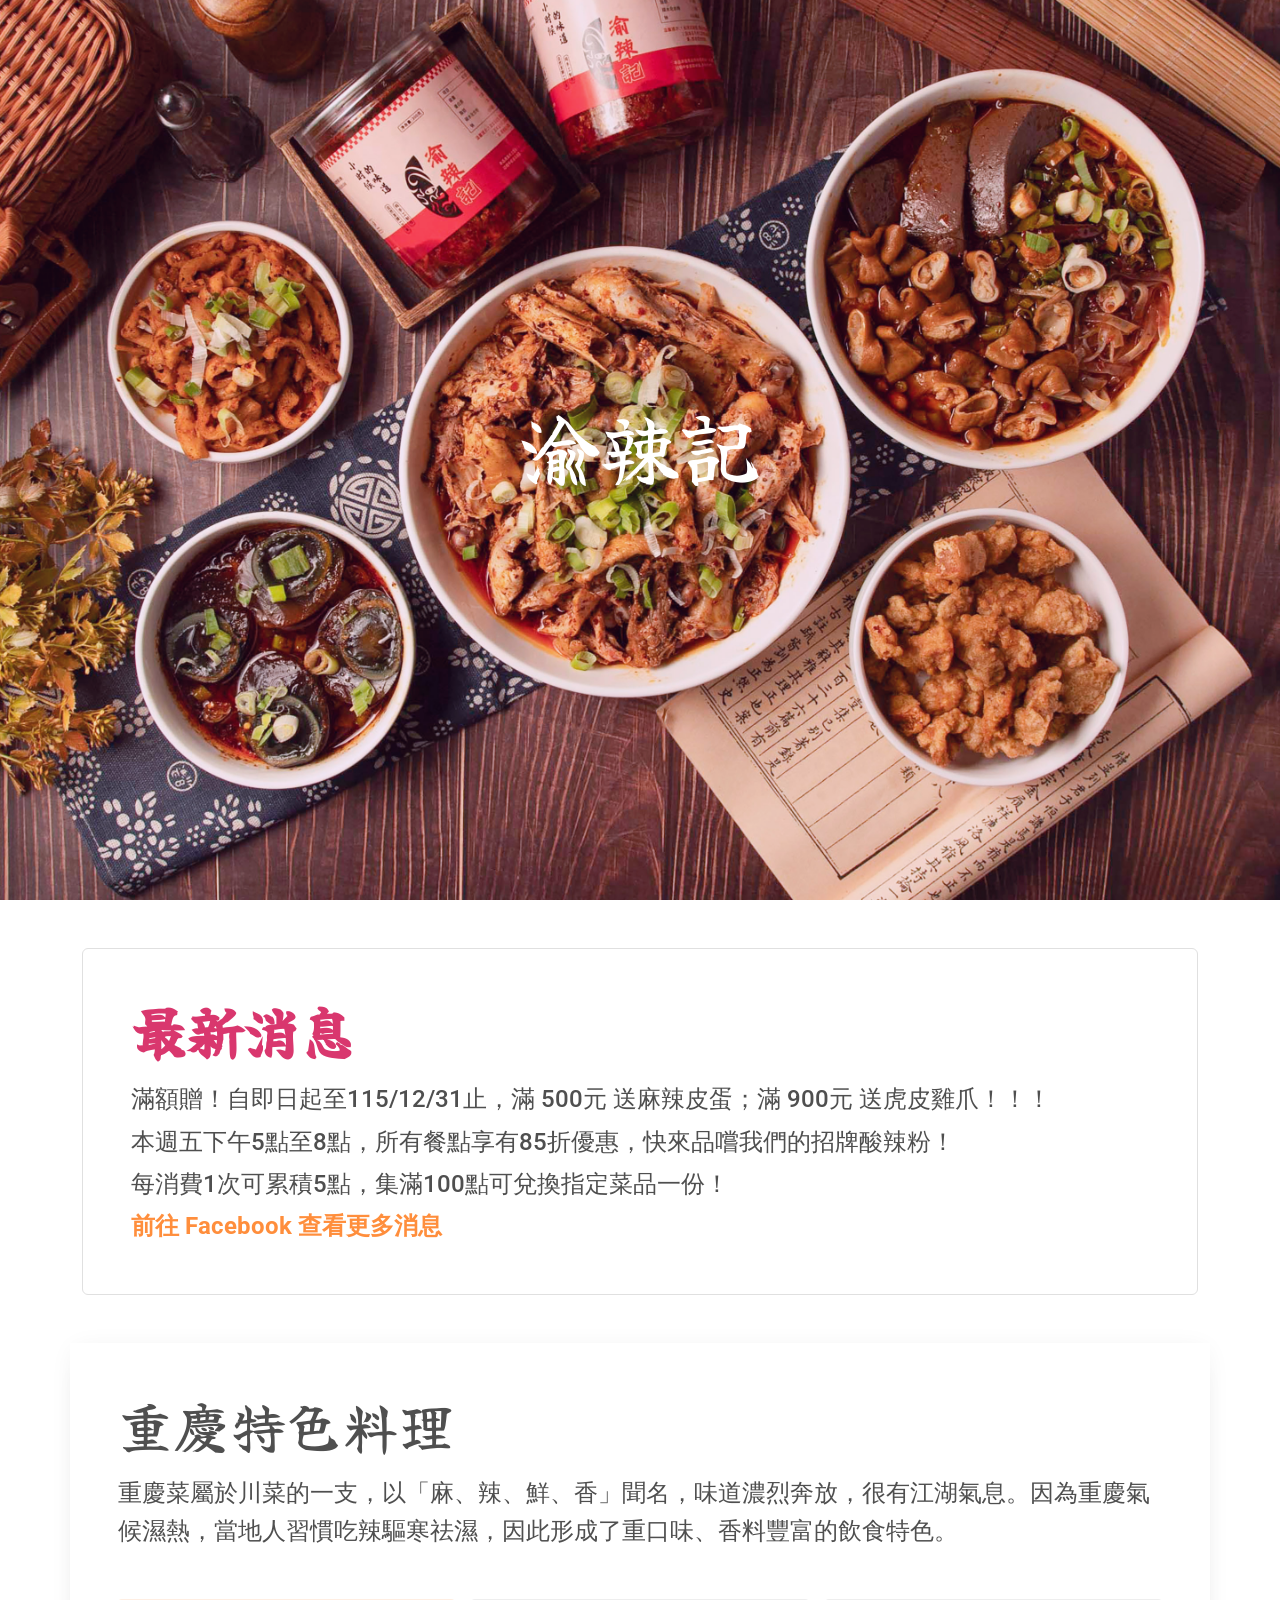
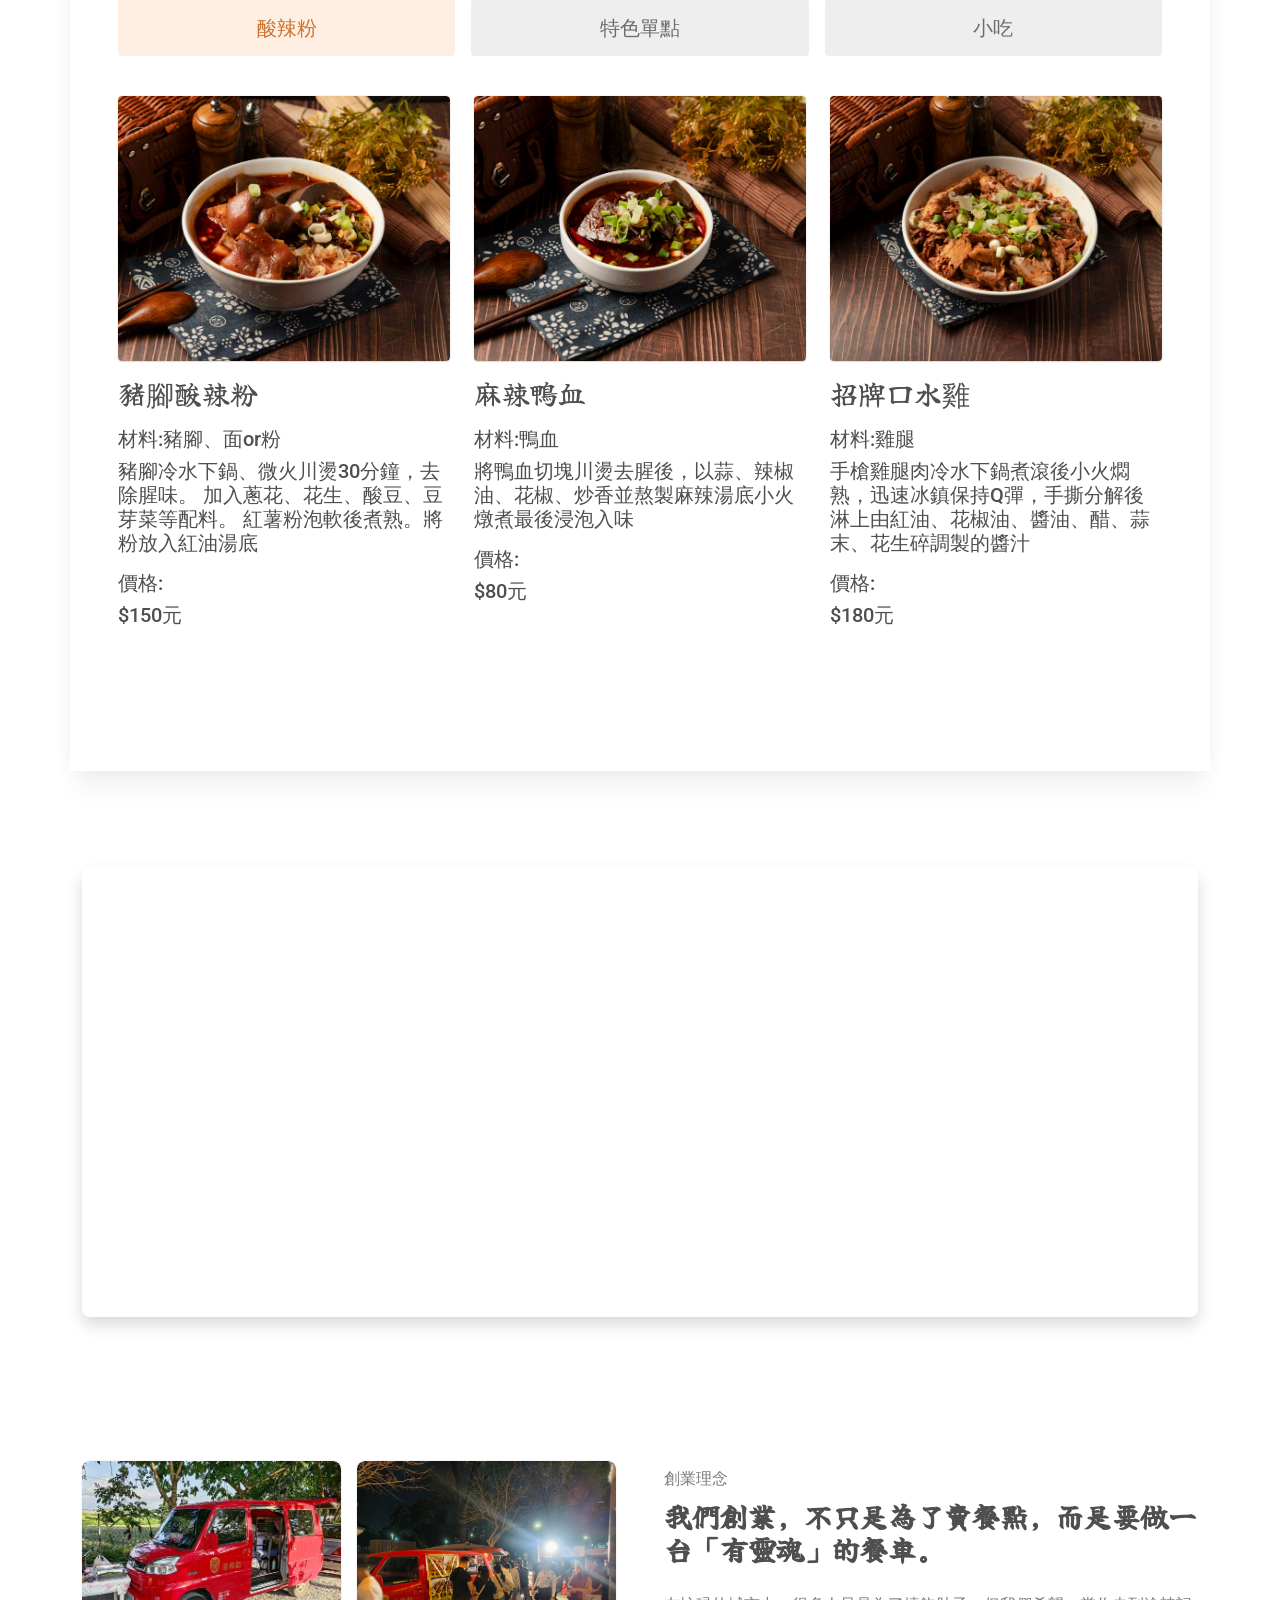
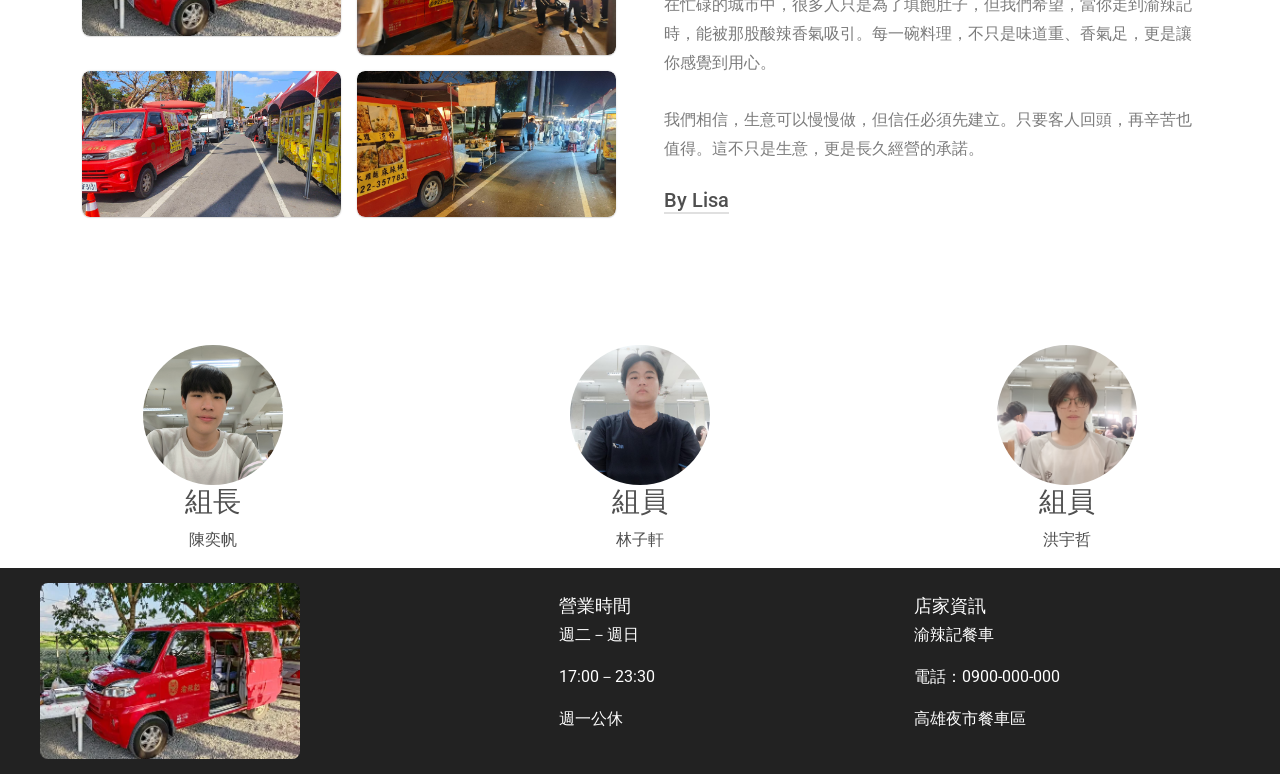
==== index.html @ 5c30581e "update index.html" ====
<!DOCTYPE html>
<html lang="en">
  <head>
    <meta charset="UTF-8" />
    <meta name="viewport" content="width=device-width, initial-scale=1, shrink-to-fit=no" />
    <meta http-equiv="x-ua-compatible" content="ie=edge" />
    <title>Material Design for Bootstrap</title>
    <!-- MDB icon -->
    <link rel="icon" href="img/mdb-favicon.ico" type="image/x-icon" />
    <!-- Font Awesome -->
    <link
      rel="stylesheet"
      href="https://cdnjs.cloudflare.com/ajax/libs/font-awesome/6.0.0/css/all.min.css"
    />
    <!-- Google Fonts Roboto -->
    <link
      rel="stylesheet"
      href="https://fonts.googleapis.com/css2?family=Roboto:wght@300;400;500;700&display=swap"
    />
    <!-- MDB ESSENTIAL -->
     <link rel="stylesheet" href="src/mdb/scss/mdb.pro.css" />

    <!-- MDB PLUGINS -->
    <link rel="stylesheet" href="plugins/css/all.min.css" />


    <link rel="stylesheet" href="./css/style.css" />
    <!-- Custom styles -->
    <style>

        @import url('https://fonts.googleapis.com/css2?family=Gravitas+One&family=Yuji+Boku&display=swap');
        h2{
                font-family: "Yuji Boku", serif;
            }










    </style>

  </head>

  <body>






    <!-- Navbar -->

    <!-- Navbar -->












    <!-- 首頁 -->


    <!--Section: Design Block-->
    <section>

    <style>
        @media (min-width: 550px) and (max-width: 650px) {
        #intro {
            height: 400px !important;
        }
        }

        @media (min-width: 800px) and (max-width: 850px) {
        #intro {
            height: 410px !important;
        }
        }
    </style>

    <!-- Intro -->
    <div id="intro" class="text-center bg-image"
        style="background-image: url('./img/重慶酸辣粉丨綜合.jpg'); height: 100vh;">
        <div class="mask" style="background-color: rgba(156,39,176,.1);">
        <div class="d-flex justify-content-center align-items-center h-100 mt-4">
            <div class="text-white">

            <h2 class="display-1 font-weight-bold mb-1" style="color:rgb(255, 255, 255);">渝辣記</h2>

            <h4 class="font-weight-light mb-4"></h4>
            <p class="lead font-weight-light mb-4 pb-2"></p>

            </div>
        </div>
        </div>
    </div>
    <!-- Intro -->

    </section>
    <!--Section: Design Block-->



<!-- 首頁 -->
















    <!-- blog -->


    <div class="container my-5">

    <div class="card shadow-0 border rounded-4 p-5">

        <h2 class="display-4 fw-bold mb-3" style="color:#d9376e;">最新消息</h2>

        <p class="h4 lh-base mb-1"> 滿額贈！自即日起至115/12/31止，滿 500元 送麻辣皮蛋；滿 900元 送虎皮雞爪！！！</p>
        <p class="h4 lh-base mb-1">本週五下午5點至8點，所有餐點享有85折優惠，快來品嚐我們的招牌酸辣粉！</p>
        <p class="h4 lh-base mb-1">每消費1次可累積5點，集滿100點可兌換指定菜品一份！</p>






        <a href="https://www.facebook.com/" target="_blank" class="text-primary fw-bold" style="font-size: 24px;">
            前往 Facebook 查看更多消息
        </a>

    </div>

</div>



    <!-- blog -->




















    <!-- blog2 -->

    <!-- Container for demo purpose -->
    <div class="container my-5 p-5 shadow-5">

    <!--Section: Design Block-->
    <section>

        <h2 class="display-4 font-weight-bold mb-3">重慶特色料理</h2>
        <p class="h4 lh-base mb-5">重慶菜屬於川菜的一支，以「麻、辣、鮮、香」聞名，味道濃烈奔放，很有江湖氣息。因為重慶氣候濕熱，當地人習慣吃辣驅寒祛濕，因此形成了重口味、香料豐富的飲食特色。</p>



        <div class="row">
            <div class="col-12">

                <!-- Pills navs -->
                <ul class="nav nav-pills nav-justified mb-3 mx-n2 mt-n2" id="issuesTabs" role="tablist">
                <li class="nav-item" role="presentation">
                    <a class="nav-link active" id="construction-tab" data-mdb-pill-init href="#construction" role="tab" aria-controls="construction" aria-selected="true">
                        <span class="h5">酸辣粉</span>
                    </a>

                </li>
                <li class="nav-item" role="presentation">
                    <a class="nav-link" id="painting-tab" data-mdb-pill-init href="#painting" role="tab" aria-controls="painting" aria-selected="false">
                        <span class="h5">特色單點</span>
                    </a>
                </li>
                <li class="nav-item" role="presentation">
                    <a class="nav-link" id="architecture-tab" data-mdb-pill-init href="#architecture" role="tab"
                    aria-controls="architecture" aria-selected="false"><span class="h5">小吃</span></a>
                </li>
                </ul>
                <!-- Pills navs -->

                <!-- Pills content -->
                <div class="tab-content pt-3" id="servicesContent">


                    <div class="tab-pane fade show active" id="construction" role="tabpanel" aria-labelledby="construction-tab">

                        <div class="row">

                            <div class="col-lg-4 col-md-6 mb-5">
                                <div class="bg-image hover-zoom shadow-1-strong rounded">
                                    <a href="豬腳酸辣粉.html">
                                        <div class="bg-image hover-zoom shadow-1-strong rounded">
                                            <img src="./img/重慶酸辣粉丨豬腳麻辣拌.jpg" class="img-fluid">
                                        </div>
                                    </a>
                                </div>
                                <h2 class="h3 my-3">豬腳酸辣粉</h2>
                                <p class="h5 mb-2">材料:豬腳、面or粉</p>
                                <p class="h5 mb-3">豬腳冷水下鍋、微火川燙30分鐘，去除腥味。
                                     加入蔥花、花生、酸豆、豆芽菜等配料。
                                     紅薯粉泡軟後煮熟。將粉放入紅油湯底</p>
                                <p class="h5 mb-2">價格:</p>
                                <p class="h5 mb-5">$150元</p>
                            </div>


                            <div class="col-lg-4 col-md-6 mb-5">
                                <div class="bg-image hover-zoom shadow-1-strong rounded">
                                <img src="./img/重慶酸辣粉丨麻辣鴨血(A).jpg"
                                    class="img-fluid">
                                </div>
                                <h2 class="h3 my-3">麻辣鴨血</h2>
                                <p class="h5 mb-2">材料:鴨血</p>
                                <p class="h5 mb-3">將鴨血切塊川燙去腥後，以蒜、辣椒油、花椒、炒香並熬製麻辣湯底小火燉煮最後浸泡入味</p>
                                <p class="h5 mb-2">價格:</p>
                                <p class="h5 mb-5">$80元</p>
                            </div>


                            <div class="col-lg-4 col-md-12 mb-5">
                                <div class="bg-image hover-zoom shadow-1-strong rounded">
                                <img src="./img/重慶酸辣粉丨招牌口水雞.jpg"
                                    class="img-fluid">
                                </div>
                                 <h2 class="h3 my-3">招牌口水雞</h2>
                                <p class="h5 mb-2">材料:雞腿</p>
                                <p class="h5 mb-3">手槍雞腿肉冷水下鍋煮滾後小火燜熟，迅速冰鎮保持Q彈，手撕分解後淋上由紅油、花椒油、醬油、醋、蒜末、花生碎調製的醬汁</p>
                                <p class="h5 mb-2">價格:</p>
                                <p class="h5 mb-5">$180元</p>
                            </div>
                        </div>

                    </div>


                    <div class="tab-pane fade" id="painting" role="tabpanel" aria-labelledby="painting-tab">

                        <div class="row">
                            <div class="col-lg-4 col-md-12 mb-5">
                            <div class="bg-image hover-zoom shadow-1-strong rounded">
                            <img src="./img/IMG_靈魂之汁.JPG"
                                class="img-fluid">
                            </div>
                             <h2 class="h3 my-3">手工辣醬</h2>
                                <p class="h5 mb-2">材料:</p>
                                <p class="h5 mb-3">使用 乾辣椒、花椒先低溫烘乾去濕，散發焦香後再剁碎 分次倒入熱油：一潑高溫發香、二潑中溫亮紅、三潑低溫潤辣</p>
                                <p class="h5 mb-2">價格:</p>
                                <p class="h5 mb-5">$150元</p>
                        </div>
                        <div class="col-lg-4 col-md-6 mb-5">
                            <div class="bg-image hover-zoom shadow-1-strong rounded">
                            <img src="./img/辣粉.JPG"
                                class="img-fluid">
                            </div>
                             <h2 class="h3 my-3">干碟子</h2>
                                <p class="h5 mb-2">材料:</p>
                                <p class="h5 mb-3">將新鮮辣椒清洗、去蒂並切半 , 烘乾至輕易折斷的脆狀,最後打磨成粉,並加入辛香料</p>
                                <p class="h5 mb-2">價格:</p>
                                <p class="h5 mb-5">$100元</p>
                        </div>
                        <div class="col-lg-4 col-md-12 mb-5">
                            <div class="bg-image hover-zoom shadow-1-strong rounded">
                            <img src="./img/麻辣皮但.jpg"
                                class="img-fluid">
                            </div>
                            <h2 class="h3 my-3">麻辣皮蛋</h2>
                                <p class="h5 mb-2">材料:皮蛋</p>
                                <p class="h5 mb-3">皮蛋切塊，拌入由醬油、醋、糖、蒜泥、花椒油、辣椒油（或辣粉）與香菜組成的醬汁
</p>
                                <p class="h5 mb-2">價格:</p>
                                <p class="h5 mb-5">$80元</p>
                        </div>

                        </div>


                    </div>


                    <div class="tab-pane fade" id="architecture" role="tabpanel" aria-labelledby="architecture-tab">

                        <div class="row">
                        <div class="col-lg-4 col-md-12 mb-5">
                            <div class="bg-image hover-zoom shadow-1-strong rounded">
                            <img src="./img/小酥肉.JPG"
                                class="img-fluid">
                            </div>
                             <h2 class="h3 my-3">小酥肉</h2>
                                <p class="h5 mb-2">材料:豬肉條</p>
                                <p class="h5 mb-3">豬里脊切條，用醬油、料酒、花椒粉、鹽、糖醃製。調製蛋液麵糊，將肉裹上麵糊，以中火炸至金黃定型，再以高油溫快速複炸，擁有酥脆口感。 </p>
                                <p class="h5 mb-2">價格:</p>
                                <p class="h5 mb-5">$260元</p>
                        </div>
                        <div class="col-lg-4 col-md-6 mb-5">
                            <div class="bg-image hover-zoom shadow-1-strong rounded">
                            <img src="./img/IMG_3592.JPG"
                                class="img-fluid">
                            </div>
                             <h2 class="h3 my-3">虎皮雞爪</h2>
                                <p class="h5 mb-2">材料:雞爪</p>
                                <p class="h5 mb-3">鳳爪洗淨去指甲，汆燙後瀝乾抹上老抽上色，以適當油溫炸至金黃起泡，再泡冰水 1-2 小時，最後搭配蒜蓉、豆豉、蠔油等調味醬汁蒸煮即可。</p>
                                <p class="h5 mb-2">價格:</p>
                                <p class="h5 mb-5">$150元</p>
                        </div>

                        <div class="col-lg-4 col-md-12 mb-5">
                            <div class="bg-image hover-zoom shadow-1-strong rounded">
                            <img src="./img/IMG_3561.JPG"
                                class="img-fluid">
                            </div>
                             <h2 class="h3 my-3">香腸</h2>
                                <p class="h5 mb-2">材料:香腸(台灣豬)</p>
                                <p class="h5 mb-3">3肥7瘦」的豬肉配比、加入適量的高粱酒與辣椒（粉/末）增香，拌勻後冷藏醃漬入味，再灌入腸衣。將灌好的香腸於陰涼通風處晾乾，使腸衣摸起來乾燥。</p>
                                <p class="h5 mb-2">價格:</p>
                                <p class="h5 mb-5">$150元</p>
                        </div>


                        </div>

                    </div>


                </div>
                <!-- Pills content -->

            </div>
        </div>

    </section>
    <!--Section: Design Block-->

    </div>
    <!-- Container for demo purpose -->








    <!-- blog2 -->
















    <!-- 問卷 -->














    <!-- 問卷 -->





















    <!-- 定位 -->


<div class="container my-5 py-5">

<section class="mb-5">

<style>
.map-container-2{
    height:450px;
}

.map-container-2 iframe{
    width:100%;
    height:100%;
    border:0;
}

.rounded-t-5{
    border-radius:10px;
}
</style>

<div class="card shadow">

    <div class="row g-0">

        <div class="col-lg-12">

            <div class="map-container-2">

                <iframe
                src="https://maps.google.com/maps?q=manhattan&t=&z=13&ie=UTF8&iwloc=&output=embed"
                class="rounded-t-5" allowfullscreen  loading="lazy">
                </iframe>

            </div>

        </div>
    </div>
</div>

</section>
</div>


    <!-- 定位 -->






















    <!-- blog3 -->

<!-- Container for demo purpose -->
<div class="container my-5">

    <!--Section: Design Block-->
   <section class="mb-10">
    <div class="row gx-md-5 align-items-center">
        <div class="col-lg-6 mb-4 mb-lg-0">
            <div class="row g-3"> <div class="col-6">
                    <div class="bg-image hover-overlay hover-zoom rounded-5 shadow-1-strong">
                        <img class="img-fluid rounded-5" src="./img/渝辣記車車.webp" alt="渝辣記餐車" />
                        <a href="#!"><div class="mask" style="background-color: rgba(255, 255, 255, 0.1)"></div></a>
                    </div>
                </div>
                <div class="col-6">
                    <div class="bg-image hover-overlay hover-zoom rounded-5 shadow-1-strong">
                        <img class="img-fluid rounded-5" src="./img/渝辣記車車排隊.jpg" alt="美味餐點" />
                        <a href="#!"><div class="mask" style="background-color: rgba(255, 255, 255, 0.1)"></div></a>
                    </div>
                </div>
                <div class="col-6">
                    <div class="bg-image hover-overlay hover-zoom rounded-5 shadow-1-strong">
                        <img class="img-fluid rounded-5" src="./img/渝辣記車車早上.jpg" alt="酸辣香氣" />
                        <a href="#!"><div class="mask" style="background-color: rgba(255, 255, 255, 0.1)"></div></a>
                    </div>
                </div>
                <div class="col-6">
                    <div class="bg-image hover-overlay hover-zoom rounded-5 shadow-1-strong">
                        <img class="img-fluid rounded-5" src="./img/渝辣記車車晚上.jpg" alt="用心料理" />
                        <a href="#!"><div class="mask" style="background-color: rgba(255, 255, 255, 0.1)"></div></a>
                    </div>
                </div>
            </div>
        </div>

        <div class="col-lg-6">
            <div>
                <p class="mb-2"><span class="me-5 text-muted">創業理念</span></p>
                <h2 class="h3 mb-4 fw-bold">我們創業，不只是為了賣餐點，而是要做一台「有靈魂」的餐車。</h2>

                <p class="text-muted mb-4" style="line-height: 1.8;">
                    在忙碌的城市中，很多人只是為了填飽肚子，但我們希望，當你走到渝辣記時，能被那股酸辣香氣吸引。每一碗料理，不只是味道重、香氣足，更是讓你感覺到用心。<br><br>
                    我們相信，生意可以慢慢做，但信任必須先建立。只要客人回頭，再辛苦也值得。這不只是生意，更是長久經營的承諾。
                </p>

                <p class="h5 mb-0"><a href="#!" class="text-reset border-bottom border-2">By Lisa</a></p>
            </div>
        </div>
    </div>
</section>
    <!--Section: Design Block-->

</div>
<!-- Container for demo purpose -->



    <!-- blog3 -->





















    <!-- 抽獎 -->















    <!-- 抽獎 -->


























    <!-- 計畫成員 -->


   <div class="team">

  <div class="member">
    <img src="./img/27.jpg">
    <h3>組長</h3>
    <p>陳奕帆</p>
  </div>

  <div class="member">
    <img src="./img/21.jpg">
    <h3>組員</h3>
    <p>林子軒</p>
  </div>

  <div class="member">
    <img src="./img/242.jpg">
    <h3>組員</h3>
    <p>洪宇哲</p>
  </div>

</div>




    <!-- 計畫成員 -->




















    <!-- 頁尾 -->


    <footer class="footer">
  <div class="footer-container">

    <!-- 左邊圖片 -->
    <div class="footer-left">
      <img src="./img/渝辣記車車.webp" alt="餐車圖片">
    </div>

    <!-- 中間資訊 -->
    <div class="footer-center">
      <h3>營業時間</h3>
      <p>週二－週日</p>
      <p>17:00－23:30</p>
      <p>週一公休</p>
    </div>

    <!-- 右邊資訊 -->
    <div class="footer-right">
      <h3>店家資訊</h3>
      <p>渝辣記餐車</p>
      <p>電話：0900-000-000</p>
      <p>高雄夜市餐車區</p>
    </div>

  </div>
</footer>



    <!-- 頁尾 -->


















  </body>

  <!-- MDB ESSENTIAL -->
  <script type="text/javascript" src="js/mdb.umd.min.js"></script>
  <!-- MDB PLUGINS -->
  <script type="text/javascript" src="plugins/js/all.min.js"></script>
  <!-- Custom scripts -->
  <script type="text/javascript"></script>
</html>
---- plugins/css/all.min.css ----
.calendar{--mdb-calendar-btn-tools-color: var(--mdb-body-color);--mdb-calendar-hover-btn-tools-color: var(--mdb-highlight-bg-color);--mdb-calendar-disabled-day-number-color: rgba(var(--mdb-body-color-rgb), 0.5);--mdb-calendar-current-day-bg: #3b71ca;--mdb-calendar-current-day-color: #fff;--mdb-calendar-short-event-color: var(--mdb-body-color);--mdb-calendar-table-list-heading-bg: var(--mdb-secondary-bg);--mdb-calendar-table-border-color: var(--mdb-border-color);--mdb-calendar-hover-table-cell-bg: var(--mdb-highlight-bg-color);font-size:.9rem}.calendar .calendar-tools{display:flex;justify-content:space-between;margin-bottom:20px}.calendar .calendar-tools .calendar-heading{font-size:1.4rem;font-weight:bold}@media(max-width: 992px){.calendar .calendar-tools{flex-direction:column}.calendar .calendar-tools .calendar-heading{text-align:center;order:-1}.calendar .calendar-tools>.btn-group{transform:scale(0.9)}}.calendar .calendar-tools .select-wrapper{width:100px;margin-right:20px}.calendar .calendar-tools .btn-link{color:var(--mdb-calendar-btn-tools-color)}.calendar .calendar-tools .btn-link:hover{background-color:var(--mdb-calendar-hover-btn-tools-color)}.calendar table{table-layout:fixed;border-collapse:separate;border-spacing:0;border-radius:4px;width:100%;border:1px solid var(--mdb-calendar-table-border-color)}.calendar table th{text-align:center;border-bottom:1px solid var(--mdb-calendar-table-border-color);border-right:1px solid var(--mdb-calendar-table-border-color);font-weight:500}.calendar table th .day-field{width:30px;height:30px;display:flex;justify-content:center;align-items:center;margin:8px auto;border-radius:50%;font-size:1.3rem}.calendar table th.today .day-field{color:var(--mdb-calendar-current-day-color);background-color:var(--mdb-calendar-current-day-bg)}.calendar table .long-event-row{height:100px}.calendar table td{position:relative;vertical-align:top;border-bottom:1px solid var(--mdb-calendar-table-border-color);border-right:1px solid var(--mdb-calendar-table-border-color)}.calendar table td:hover,.calendar table td:active,.calendar table td.active{background-color:var(--mdb-calendar-hover-table-cell-bg)}.calendar table td.dragenter{border:2px dashed #000}.calendar table td.disabled .day-field-wrapper .day-field{color:var(--mdb-calendar-disabled-day-number-color)}.calendar table td .day-field-wrapper{position:absolute;display:flex;justify-content:center;left:0;top:5px;width:100%;pointer-events:none}.calendar table td .day-field-wrapper .day-field{width:20px;height:20px;display:flex;justify-content:center;align-items:center;border-radius:50%;font-size:.7rem}.calendar table td .day-field-wrapper .day-field::selection{background-color:rgba(0,0,0,0)}.calendar table td.today .day-field-wrapper .day-field{color:var(--mdb-calendar-current-day-color);background-color:var(--mdb-calendar-current-day-bg)}.calendar table tr:last-child>td,.calendar table tr:last-child>th.hour-field{border-bottom:none}.calendar table tr th:last-child,.calendar table tr td:last-child{border-right:none}.calendar table.month td{padding-top:30px;height:100px}.calendar table.week .weekday-field{padding-top:5px}.calendar table.week .day-field{margin:5px auto;margin-top:0}.calendar table.list th{text-align:left;padding:5px 10px;background-color:var(--mdb-calendar-table-list-heading-bg)}.calendar table.list td{padding:5px 10px;cursor:pointer}.calendar table.list td.td-readonly{cursor:default}.calendar table.list td.td-blur{opacity:.5}.calendar table .events-wrapper{display:flex;flex-wrap:wrap;width:calc(100% + 3px);margin-left:-1px}.calendar table .event{padding:1px 5px;background-color:#cfe0fc;color:#0a47a9;font-size:.7rem;font-weight:700;width:100%;margin-bottom:2px;margin-left:4px;white-space:nowrap;text-overflow:ellipsis;overflow:hidden;border-top-left-radius:4px;border-bottom-left-radius:4px;cursor:pointer;transition:opacity .2s}.calendar table .event.event-readonly{cursor:default}.calendar table .event.event-blur{opacity:.5}.calendar table .event.event-long{margin-left:0;border-radius:0}.calendar table .event.event-end{margin-right:5px;border-top-right-radius:4px;border-bottom-right-radius:4px}.calendar table .event::selection{background-color:rgba(0,0,0,0)}.calendar table .event.event-short{background-color:rgba(0,0,0,0);color:var(--mdb-calendar-short-event-color)}.calendar table .event.active{opacity:.6}.calendar table .event.dragging{opacity:.1}.calendar table .event .event-circle{pointer-events:none}.calendar table .fake-event{padding:1px 5px;font-size:.7rem;width:100%;margin-bottom:2px;visibility:hidden}.calendar table .hour-field{font-weight:400}.calendar table .hour-field::selection{background-color:rgba(0,0,0,0)}.color-dropdown-menu{min-width:auto;width:92px}.color-dropdown-menu.show,.color-dropdown-menu.animation{display:flex;flex-wrap:wrap}.color-dropdown-menu>li i{pointer-events:none}.color-dropdown-menu>li:first-child,.color-dropdown-menu>li:first-child .dropdown-item{border-radius:0;border-top-left-radius:.5rem}.color-dropdown-menu>li:nth-child(2) .dropdown-item{border-radius:0;border-top-right-radius:.5rem !important}.color-dropdown-menu>li:nth-last-child(1) .dropdown-item{border-radius:0;border-bottom-left-radius:.5rem !important}.was-validated .form-outline .form-control.calendar-invalid-input{margin-bottom:0;border-color:#00b74a}.was-validated .form-outline .form-control.calendar-invalid-input~.form-notch .form-notch-leading,.was-validated .form-outline .form-control.calendar-invalid-input~.form-notch .form-notch-middle,.was-validated .form-outline .form-control.calendar-invalid-input~.form-notch .form-notch-trailing{border-color:#00b74a}.was-validated .form-outline .form-control.calendar-invalid-input~.form-label{color:#00b74a}.was-validated .form-outline .form-control.calendar-invalid-input{margin-bottom:0;border-color:#f93154}.was-validated .form-outline .form-control.calendar-invalid-input~.form-notch .form-notch-leading,.was-validated .form-outline .form-control.calendar-invalid-input~.form-notch .form-notch-middle,.was-validated .form-outline .form-control.calendar-invalid-input~.form-notch .form-notch-trailing{border-color:#f93154}.was-validated .form-outline .form-control.calendar-invalid-input~.form-label{color:#f93154}/*# sourceMappingURL=calendar.min.css.map */
.captcha iframe{color-scheme:none}/*# sourceMappingURL=captcha.min.css.map */
.color-picker{--mdb-color-picker-btn-color: var(--mdb-body-color);--mdb-color-picker-btn-hover-bg: var(--mdb-highlight-bg-color);--mdb-color-picker-box-shadow-color-rgb: var(--mdb-box-shadow-color-rgb)}.color-picker .color-picker-color-dot-wrapper{background:repeating-conic-gradient(#e0e0e0 0deg 25%, white 0deg 50%);background-size:.9rem .9rem;border-radius:100%;height:2rem;width:2rem}.color-picker .color-picker-color-dot{display:inline-table;border-radius:100%;height:inherit;width:inherit}.color-picker .color-picker-canvas-dot{height:1rem;width:1rem;position:absolute;background:rgba(0,0,0,0);border-radius:100%;box-shadow:0 0 0 2px #fff,inset 0 0 0 1px rgba(var(--mdb-color-picker-box-shadow-color-rgb), 0.4);user-select:none;pointer-events:none}.color-picker .color-picker-canvas-wrapper{position:relative;background:repeating-conic-gradient(#e0e0e0 0deg 25%, white 0deg 50%);background-size:.9rem .9rem}.color-picker .color-picker-canvas-wrapper canvas{display:block}.color-picker .color-picker-swatches .color-picker-swatches-color{height:20px;width:100%;border-radius:.2rem;cursor:pointer}.color-picker .color-picker-swatches{overflow-y:auto;overflow-x:hidden}.color-picker #hueRange::-webkit-slider-runnable-track{background:linear-gradient(90deg, red, #ff0 16.66%, #0f0 33.33%, #0ff 50%, #00f 66.66%, #f0f 83.33%, red)}.color-picker #hueRange::-moz-range-track{background:linear-gradient(90deg, red, #ff0 16.66%, #0f0 33.33%, #0ff 50%, #00f 66.66%, #f0f 83.33%, red)}.color-picker #alphaRange::-webkit-slider-runnable-track{background:var(--track-background, #ddd)}.color-picker #alphaRange::-moz-range-track{background:var(--track-background, #ddd)}.color-picker .color-picker-range-alpha{height:.25rem;background:repeating-conic-gradient(#e0e0e0 0deg 25%, white 0deg 50%);background-size:.2rem .2rem}.color-picker .color-picker-range-alpha input{position:relative;top:-10px}.color-picker .color-picker-color-inputs-wrapper input{padding-left:.24rem;padding-right:.24rem;background-color:cmyk(0%, 51%, 51%, 34%)}.color-picker .color-picker-next-format-button,.color-picker .color-picker-previous-format-button,.color-picker .color-picker-copy-button{color:var(--mdb-color-picker-btn-color)}.color-picker .color-picker-next-format-button:hover,.color-picker .color-picker-previous-format-button:hover,.color-picker .color-picker-copy-button:hover{background-color:var(--mdb-color-picker-btn-hover-bg)}/*# sourceMappingURL=color-picker.min.css.map */
.countdown{font-size:4rem;line-height:1;display:flex;align-content:flex-start}.countdown-horizontal{flex-direction:row;justify-content:center}.countdown-vertical{flex-direction:column;justify-content:flex-start;align-items:flex-start}.countdown-unit{display:flex;padding-left:.5rem;width:100%}.countdown-unit-horizontal{flex-direction:row;justify-content:start;align-items:center}.countdown-unit-vertical{flex-direction:column;justify-content:start;align-items:center}.countdown-unit-vertical>span[data-mdb-countdown-label]{font-size:1rem;text-transform:capitalize;width:100%;text-align:center;padding:5px}.countdown-unit-separator{line-height:.9;padding-left:.5rem}/*# sourceMappingURL=countdown.min.css.map */
.sortable-slide-animation{transition:transform .2s}.sortable-item-dragging{pointer-events:none}.cursor-drag{cursor:move}.draggable-element{user-select:none;transition:box-shadow .5s;position:relative}.draggable-cursor-grab{cursor:grab}.dragging{cursor:move;position:relative;z-index:9000 !important}.draggable-disabled{cursor:default}.draggable-return-animate{transition:transform .35s;position:relative;z-index:9000 !important}/*# sourceMappingURL=drag-and-drop.min.css.map */
.ecommerce-gallery .lightbox{position:relative;overflow:hidden}.ecommerce-gallery .lightbox img{height:450px;object-fit:contain}@media(max-width: 768px){.ecommerce-gallery .lightbox img{height:150px}}.ecommerce-gallery .lightbox img.animating{position:absolute;left:0;top:0;z-index:-1;width:100%}.ecommerce-gallery img:not(.ecommerce-disabled):not(.ecommerce-gallery-main-img){cursor:zoom-in;border-bottom:2px solid rgba(0,0,0,0)}.ecommerce-gallery img:not(.ecommerce-disabled):not(.ecommerce-gallery-main-img).active{border-color:orange}.ecommerce-gallery .ecommerce-gallery-main-img{display:none;transition:all .3s;transform-origin:center center}.ecommerce-gallery .ecommerce-gallery-main-img.active{display:block;transition:none}@media(max-width: 768px){.ecommerce-gallery .multi-carousel:not(.vertical) .multi-carousel-inner .multi-carousel-item img{max-height:50px}}.ecommerce-gallery.vertical .lightbox{height:100%;display:flex;justify-content:center;align-items:center}.ecommerce-gallery.vertical .lightbox img{height:350px}@media(max-width: 768px){.ecommerce-gallery.vertical .lightbox img{height:100px}}@media(max-width: 768px){.ecommerce-gallery.vertical .multi-carousel.vertical{height:100px}}/*# sourceMappingURL=ecommerce-gallery.min.css.map */
.file-upload-wrapper{width:100%}.file-upload{position:relative;width:100%;min-height:200px}.file-upload:not(.has-error):hover .file-upload-mask{opacity:.06}.file-upload-input.has-multiple~.file-upload-previews .file-upload-preview:hover .file-upload-preview-details{opacity:1}.file-upload:hover .file-upload-input:not(.has-multiple)~.file-upload-previews .file-upload-preview-details{opacity:1}.file-upload.has-error:hover .file-upload-errors{opacity:1}.file-upload.has-error .file-upload-errors{display:flex}.file-upload.disabled{pointer-events:none}.file-upload.disabled .file-upload-message{opacity:.5;text-decoration:line-through}.file-upload-message{position:absolute;width:100%;height:100%;top:0;left:0;display:flex;justify-content:center;align-items:center;flex-direction:column}.file-upload-cloud-icon{font-size:2.2rem}.file-upload-main-error{font-weight:bold;margin:0}.file-upload-input{z-index:1;width:100%;height:100%;position:absolute;top:0;left:0;opacity:0;cursor:pointer}.file-upload-input.has-multiple{z-index:unset}.file-upload-mask{pointer-events:none;position:absolute;top:0;left:0;height:100%;width:100%;opacity:0;background-color:#000;transition:.2s all}.file-upload-errors{position:absolute;top:0;left:0;display:none;opacity:0;width:100%;height:100%;background:rgba(243,65,65,.8);justify-content:center;flex-direction:column;transition:.2s all}.file-upload-error{color:#fff}.file-upload-previews{display:flex;flex-wrap:wrap;width:100%;height:100%}.file-upload-preview{background-color:var(--mdb-body-bg);cursor:pointer;position:relative;flex-grow:1;flex-basis:0;min-width:25%;max-height:200px}.file-upload-render{width:100%;height:100%}.file-upload-file-icon{font-size:80px;top:50%;left:50%;-webkit-transform:translate(-50%, -50%);-ms-transform:translate(-50%, -50%);transform:translate(-50%, -50%);position:absolute;color:#777}.file-upload-extension{position:absolute;top:50%;left:50%;-webkit-transform:translate(-50%, -50%);-ms-transform:translate(-50%, -50%);transform:translate(-50%, -50%);margin-top:10px;text-transform:uppercase;font-weight:900;letter-spacing:-0.03em;font-size:1rem;color:#fff;width:42px;white-space:nowrap;overflow:hidden;-o-text-overflow:ellipsis;text-overflow:ellipsis}.file-upload-preview-img{width:100%;height:100%;object-fit:cover}.file-upload-preview-details{position:absolute;width:100%;height:100%;top:0;left:0;color:rgba(255,255,255,.959);background:rgba(0,0,0,.7);display:flex;justify-content:center;flex-direction:column;display:flex;opacity:0;transition:.2s all}.file-upload-remove-file-btn{position:absolute;right:15px;top:10px;z-index:3}.file-upload-details-container{height:100%;display:flex;align-items:center;justify-content:center}.file-uplod-preview-details-inner{width:100%;text-align:center}/*# sourceMappingURL=file-upload.min.css.map */
.mention-dropdown-container{--mdb-mention-dropdown-bg: var(--mdb-surface-bg);--mdb-mention-item-color: var(--mdb-surface-color);--mdb-mention-no-result-color: var(--mdb-surface-color);--mdb-mention-scrollbar-bg: var(--mdb-scrollbar-thumb-bg);--mdb-mention-item-state-bg: var(--mdb-highlight-bg-color);--mdb-mention-box-shadow-color-rgb: var(--mdb-box-shadow-color-rgb);z-index:1050}.mention-dropdown{overflow-y:auto;background-color:var(--mdb-mention-dropdown-bg);box-shadow:0 2px 5px 0 rgba(var(--mdb-mention-box-shadow-color-rgb), 0.16),0 2px 10px 0 rgba(var(--mdb-mention-box-shadow-color-rgb), 0.12);margin:0;max-width:100%;outline:0;position:relative;transform:scaleY(0.9);opacity:0;transition:all .3s}.mention-dropdown.open{transform:scaleY(1);opacity:1}.mention-dropdown::-webkit-scrollbar{width:4px;height:4px}.mention-dropdown::-webkit-scrollbar-button:start:decrement,.mention-dropdown::-webkit-scrollbar-button:end:increment{display:block;height:0;background-color:rgba(0,0,0,0)}.mention-dropdown::-webkit-scrollbar-track-piece{background-color:rgba(0,0,0,0);border-radius:0;border-bottom-right-radius:4px;border-bottom-left-radius:4px}.mention-dropdown::-webkit-scrollbar-thumb:vertical{height:50px;background-color:var(--mdb-mention-scrollbar-bg);border-radius:4px}.mention-items-list{list-style:none;margin:0;padding:0}.mention-item-container{width:100%}.mention-data-items{display:none}.mention-item{width:100%;height:35px;white-space:nowrap;text-overflow:ellipsis;overflow:hidden;cursor:pointer;display:flex;flex-direction:row;align-items:center;justify-content:space-between;color:var(--mdb-mention-item-color);padding-left:16px;padding-right:16px;font-size:1rem;font-weight:400;background-color:rgba(0,0,0,0);user-select:none}.mention-item:hover,.mention-item:focus,.mention-item.active{background-color:var(--mdb-mention-item-state-bg);cursor:pointer}.mention-item-image{width:30px;height:30px}.mention-no-results{min-height:35px;padding-left:16px;padding-right:16px;display:flex;align-items:center;color:var(--mdb-mention-no-result-color)}/*# sourceMappingURL=mention.min.css.map */
.multi-carousel{position:relative}.multi-carousel .multi-carousel-inner{position:relative;width:100%;overflow:hidden;white-space:nowrap;font-size:0}.multi-carousel .multi-carousel-inner .multi-carousel-item{display:inline-block;width:33.3%;font-size:16px;transition:all .3s ease-out;padding:0 3px}.multi-carousel .multi-carousel-inner .multi-carousel-item img{max-height:200px;object-fit:cover}.multi-carousel.vertical{height:350px}@media(max-width: 768px){.multi-carousel.vertical{height:150px}}.multi-carousel.vertical .multi-carousel-inner{height:100%}.multi-carousel.vertical .multi-carousel-inner .multi-carousel-item{width:100%;padding:2px 0}.multi-carousel.vertical .multi-carousel-inner img{max-height:none}.multi-carousel.vertical .carousel-control-prev{width:100%;height:15%}.multi-carousel.vertical .carousel-control-next{top:auto;width:100%;height:15%}.multi-carousel.vertical .carousel-control-prev span,.multi-carousel.vertical .carousel-control-next span{transform:rotate(90deg)}/*# sourceMappingURL=multi-carousel.min.css.map */
.onboarding-backdrop{position:absolute;display:block;z-index:1075;pointer-events:none}.popover{min-width:320px}.popover:focus{outline:none}/*# sourceMappingURL=onboarding.min.css.map */
.organization-chart-node{--mdb-organization-chart-lines-color: var(--mdb-border-color);border:1px solid var(--mdb-organization-chart-lines-color);padding:1rem;display:inline-block}.organization-chart-node p{margin:0;font-family:"Segoe UI" sans-serif}.organization-chart-node i{cursor:pointer}.organization-card{--mdb-card-bg: var(--mdb-surface-bg);--mdb-card-color: var(--mdb-surface-color);--mdb-card-cap-bg: #3b71ca;--mdb-card-cap-color: #fff;display:inline-block}.organization-card i{cursor:pointer}.organization-card img{width:3rem;border-radius:50%;margin-bottom:.5rem}.organization-chart-icon-clicked{transform:rotate(180deg)}.organization-chart-table{--mdb-organization-chart-lines-color: var(--mdb-border-color)}.organization-chart-table td{text-align:center;vertical-align:top;padding:0 .3rem}.organization-chart-line{height:20px;border-right:1px solid var(--mdb-organization-chart-lines-color);border-top:1px solid var(--mdb-organization-chart-lines-color)}.organization-chart-lines-top div{background:var(--mdb-organization-chart-lines-color);margin:0 auto;height:20px;width:1px;text-align:center}.organization-chart-hide{visibility:hidden}.organization-chart-hide .organization-chart-line{border-color:rgba(0,0,0,0)}/*# sourceMappingURL=organization-chart.min.css.map */
.parallax-slider>img{display:none;opacity:0;transform:scale(0);transition:opacity transform .2s linear}.parallax-slider{z-index:-1}/*# sourceMappingURL=parallax.min.css.map */
.scroll-status{position:sticky;z-index:1020;width:100%;background:#ccc}.scroll-status-progress{width:0}/*# sourceMappingURL=scroll-status.min.css.map */
.table-editor{--mdb-table-editor-color: var(--mdb-body-color);--mdb-table-editor-border-color: var(--mdb-border-color);--mdb-table-editor-striped-color: var(--mdb-body-color);--mdb-table-editor-accent-bg: rgba(var(--mdb-emphasis-color-rgb), 0.02);--mdb-table-editor-hover-color: var(--mdb-body-color);--mdb-table-editor-hover-bg: rgba(var(--mdb-emphasis-color-rgb), 0.025);--mdb-table-editor-muted-color: rgba(var(--mdb-emphasis-color-rgb), 0.55);--mdb-table-editor-active-color: rgba(var(--mdb-emphasis-color-rgb), 0.1);font-size:.9rem;color:var(--mdb-table-editor-color)}.table-editor tr .edit-button,.table-editor tr .delete-button,.table-editor tr .discard-button,.table-editor tr .save-button,.table-editor tr .popconfirm-toggle{padding:0;margin:0;box-shadow:none}.table-editor tr .edit-button:focus,.table-editor tr .edit-button:active,.table-editor tr .delete-button:focus,.table-editor tr .delete-button:active,.table-editor tr .discard-button:focus,.table-editor tr .discard-button:active,.table-editor tr .save-button:focus,.table-editor tr .save-button:active,.table-editor tr .popconfirm-toggle:focus,.table-editor tr .popconfirm-toggle:active{box-shadow:none;color:#1266f1 !important}.table-editor__inner{background-color:inherit}.table-editor table{color:var(--mdb-table-editor-color);background-color:inherit !important;margin-bottom:0;border-color:var(--mdb-table-editor-border-color)}.table-editor table th,.table-editor table td{white-space:nowrap;overflow:hidden;text-overflow:ellipsis;max-width:250px;padding:1rem 1.4rem}.table-editor thead{background-color:inherit}.table-editor thead tr{background-color:inherit;border-bottom:1px solid var(--mdb-table-editor-border-color)}.table-editor thead th{position:relative;border-bottom:none;font-weight:500}.table-editor thead th:hover .table-editor__sort-icon{opacity:1}.table-editor thead .fixed-cell{position:sticky;top:0;z-index:3;box-shadow:var(--mdb-table-editor-border-color) 0px 1px;background-color:inherit}.table-editor tbody{font-weight:300;background-color:inherit}.table-editor tbody .fixed-cell{position:sticky;z-index:1;background-color:inherit}.table-editor tbody tr{background-color:inherit;transition:all .3s ease-in}.table-editor tbody tr:last-child{border-bottom:rgba(0,0,0,0);height:71px}.table-editor tbody tr:focus{outline:none}.table-editor tbody tr.active{background-color:var(--mdb-table-editor-active-color)}.table-editor tbody td:focus{outline:none}.table-editor__loader{width:100%;height:2px;position:relative;overflow:hidden}.table-editor__loader-inner{display:block;height:100%}.table-editor__progress{animation:datatableProgress 3s ease-in-out;animation-fill-mode:both;animation-iteration-count:infinite;width:45%;position:relative;opacity:.5;border-radius:1px;display:block;height:100%}@keyframes datatableProgress{0%{left:-45%}100%{left:100%}}.table-editor__pagination{width:100%;display:flex;justify-content:flex-end;align-items:center;padding:.5rem 0;border-top:1px solid var(--mdb-table-editor-border-color)}.table-editor__pagination-nav{padding:0;font-size:.9rem}.table-editor__pagination-buttons{margin-left:2rem}.table-editor__pagination-button{padding-left:1rem;padding-right:1rem;color:var(--mdb-table-editor-color)}.table-editor__pagination-button:hover,.table-editor__pagination-button:active,.table-editor__pagination-button:focus{background-color:var(--mdb-table-editor-active-color);color:var(--mdb-table-editor-color)}.table-editor__sort-icon{opacity:0;color:var(--mdb-table-editor-muted-color);cursor:pointer;transition-property:opacity,transform;transition-duration:.3s;transition-timing-function:linear;position:absolute;left:.4rem;top:calc(50% - .5rem)}.table-editor__sort-icon.active{opacity:1;color:var(--mdb-table-editor-color)}.table-editor__select-wrapper{display:flex;align-items:center;font-size:.9rem;font-weight:300;padding:0 1rem}.table-editor__select-wrapper .select-input{max-width:70px}.table-editor__select-text{margin:0 1rem}.table-editor.sm th,.table-editor.sm td{padding:.5rem 1.4rem}.table-editor.sm tbody tr:last-child{border-bottom:rgba(0,0,0,0);height:55px}.table-editor.sm .table-editor__pagination{padding:.2rem 0}@media(max-width: 520px){.table-editor .table-editor__pagination{flex-direction:column-reverse}.table-editor .table-editor__pagination-nav{margin:.8rem 0}.table-editor .table-editor__pagination-button{font-size:1rem}.table-editor .table-editor__pagination-buttons{margin:.8rem 0}}.table-editor.bordered th,.table-editor.bordered td{border-width:1px}.table-editor.bordered .table-editor__pagination{border:1px solid var(--mdb-table-editor-border-color)}.table-editor.striped tbody tr:nth-of-type(odd){background-color:var(--mdb-table-editor-accent-bg);color:var(--mdb-table-editor-striped-color)}.table-editor.striped tbody tr:nth-of-type(odd) td{background-color:inherit;color:inherit}.table-editor.hover tbody tr{transition:background-color .2s ease-in !important}.table-editor.hover tbody tr:hover{background-color:var(--mdb-table-editor-hover-bg) !important}.table-editor.hover tbody tr:hover td{background-color:inherit}.table-editor.border-primary{--mdb-table-editor-border-color: #1266f1}.table-editor.border-secondary{--mdb-table-editor-border-color: #b23cfd}.table-editor.border-success{--mdb-table-editor-border-color: #00b74a}.table-editor.border-info{--mdb-table-editor-border-color: #39c0ed}.table-editor.border-warning{--mdb-table-editor-border-color: #ffa900}.table-editor.border-danger{--mdb-table-editor-border-color: #f93154}.table-editor.border-light{--mdb-table-editor-border-color: #fbfbfb}.table-editor.border-dark{--mdb-table-editor-border-color: #262626}.table-editor.border-white{--mdb-table-editor-border-color: #fff}.table-editor.border-black{--mdb-table-editor-border-color: #000}.table-editor.borderless{--mdb-table-editor-border-color: transparent}.table-editor.loading{color:var(--mdb-table-editor-muted-color)}.table-editor.loading th{color:var(--mdb-table-editor-muted-color)}.table-editor.loading .table-editor__sort-icon{display:none}.table-editor.loading .select-wrapper .select-arrow,.table-editor.loading .select-wrapper input{color:var(--mdb-table-editor-muted-color)}.table-editor.loading .select-wrapper .form-outline .form-control:focus~.form-notch .form-notch-leading,.table-editor.loading .select-wrapper .form-notch-trailing{border-color:var(--mdb-table-editor-muted-color) !important}.table-editor.loading .select-wrapper .form-notch-leading,.table-editor.loading .select-wrapper .form-notch-middle,.table-editor.loading .select-wrapper .form-notch-trailing{border-color:var(--mdb-table-editor-muted-color)}.table-editor.edited-table{--mdb-table-editor-color: rgb(161, 161, 161);pointer-events:none}.table-editor.edited-table .edited-row{color:#262626;pointer-events:all}.table-editor.edited-table .edited-row td{padding:.8rem 1.4rem}.table-editor.edited-table .edited-row [data-mdb-field=action_buttons]{padding:1rem 1.4rem}.table-editor.edited-table .edited-row input{font-size:.9rem;line-height:1.5}.table-editor.edited-table .ps__rail-x,.table-editor.edited-table .ps__rail-y{pointer-events:all}/*# sourceMappingURL=table-editor.min.css.map */
.transfer{--mdb-transfer-text-color: var(--mdb-surface-color);--mdb-transfer-container-bg: var(--mdb-surface-bg);--mdb-transfer-divider-color: var(--mdb-divider-color);--mdb-transfer-text-disabled-color: rgba(var(--mdb-surface-color-rgb), 0.5);--mdb-transfer-box-shadow-color-rgb: var(--mdb-box-shadow-color-rgb);width:100%;display:flex;justify-content:center;flex-wrap:wrap;color:var(--mdb-transfer-text-color)}.transfer-arrows-container{display:flex;align-items:center;justify-content:center;flex:0 0 20%}.transfer-arrows-arrow{margin:0 .6rem}.transfer-source-container,.transfer-target-container{box-shadow:0 2px 10px 0 rgba(var(--mdb-transfer-box-shadow-color-rgb), 0.05);display:flex;flex-direction:column;flex:0 0 30%;background-color:var(--mdb-transfer-container-bg)}.transfer-container-header{padding:.6rem;display:flex;align-items:center;justify-content:space-between;border-bottom:var(--mdb-transfer-divider-color) 1px solid}.transfer-header-select-all{margin-right:.4rem}.transfer-body{padding:0;margin:0;height:100%}.transfer-body-item{list-style:none;padding:.4rem .6rem}.transfer-body-item-checkbox{margin-right:.4rem}.transfer-body-item-text-disabled{color:var(--mdb-transfer-text-disabled-color);text-decoration:line-through}.transfer-body-item-checkbox-disabled{pointer-events:none}.transfer-footer{display:flex;justify-content:center;align-items:center;border-top:rgba(160,160,160,.425) 1px solid;padding:.4rem 0}.transfer-footer-current-page{padding:0 .6rem}.transfer-body-no-data{height:100%}.transfer-body-no-data{display:flex;justify-content:center;align-items:center;flex-direction:column;height:100%;width:100%}.transfer-no-data-icon{font-size:2rem}.transfer-search-outline{margin:.4rem .6rem}@media only screen and (max-width: 768px){.transfer-source-container,.transfer-target-container{flex:0 0 80%}.transfer-arrows-container{margin:1.2rem;flex:0 0 80%}}/*# sourceMappingURL=transfer.min.css.map */
.treetable>table{--mdb-table-bg: transparent;border-collapse:collapse}.treetable{--mdb-treetable-icon-color: var(--mdb-body-color)}.treetable tr.hidden td div{max-height:0px;box-sizing:border-box;padding-top:0;padding-bottom:0;overflow:hidden}.treetable tr.hidden td{padding-top:0;padding-bottom:0;border:0}.treetable tr.hidden{border:0}.treetable tr.hidden button{display:none}.treetable tr td{transition:padding-top 1s ease,padding-bottom 1s ease}.treetable tr div{max-height:100px;transition:max-height .6s ease,padding .6s ease}.treetable td i{color:var(--mdb-treetable-icon-color)}/*# sourceMappingURL=treetable.min.css.map */
.treeview{--mdb-treeview-text-color: var(--mdb-body-color);--mdb-treeview-link-color: var(--mdb-body-color);--mdb-treeview-disabled-text-color: rgba(var(--mdb-body-color-rgb), 0.5);--mdb-treeview-bg: var(--mdb-body-bg);--mdb-treeview-line: var(--mdb-border-color);width:100%;background-color:var(--mdb-treeview-bg)}.treeview .active,.treeview .treeview-category{color:var(--mdb-treeview-text-color);padding:0 .4rem 0 .4rem;border-radius:5px}.treeview .treeview-line{border-left:2px solid var(--mdb-treeview-line)}.treeview .non-transitions{-webkit-transition:none !important;-moz-transition:none !important;-o-transition:none !important;transition:none !important}.treeview .treeview-disabled{color:var(--mdb-treeview-disabled-text-color) !important;cursor:not-allowed}.treeview ul{margin-left:.8rem;padding-left:.8rem}.treeview ul ul:not(.collapse):not(.collapsing):not(.show){display:none}.treeview li{list-style-type:none;margin:3px 0 3px 0}.treeview li:last-child{margin-bottom:0}.treeview a{color:var(--mdb-treeview-link-color);display:block}.treeview span[aria-label=toggle] i{transition:.3s;cursor:pointer}.treeview-category:hover{background-color:rgba(59,113,202,.05)}.treeview-primary{--mdb-treeview-active-focus-background-color: rgba(59, 113, 202, 0.05);--mdb-treeview-active-color: #3b71ca}.treeview-primary .active{color:var(--mdb-treeview-active-color) !important;background-color:var(--mdb-treeview-active-focus-background-color)}.treeview-primary li:focus,.treeview-primary a:focus{outline:none;background-color:var(--mdb-treeview-active-focus-background-color)}.treeview-category:hover{background-color:rgba(159,166,178,.05)}.treeview-secondary{--mdb-treeview-active-focus-background-color: rgba(159, 166, 178, 0.05);--mdb-treeview-active-color: #9fa6b2}.treeview-secondary .active{color:var(--mdb-treeview-active-color) !important;background-color:var(--mdb-treeview-active-focus-background-color)}.treeview-secondary li:focus,.treeview-secondary a:focus{outline:none;background-color:var(--mdb-treeview-active-focus-background-color)}.treeview-category:hover{background-color:rgba(20,164,77,.05)}.treeview-success{--mdb-treeview-active-focus-background-color: rgba(20, 164, 77, 0.05);--mdb-treeview-active-color: #14a44d}.treeview-success .active{color:var(--mdb-treeview-active-color) !important;background-color:var(--mdb-treeview-active-focus-background-color)}.treeview-success li:focus,.treeview-success a:focus{outline:none;background-color:var(--mdb-treeview-active-focus-background-color)}.treeview-category:hover{background-color:rgba(84,180,211,.05)}.treeview-info{--mdb-treeview-active-focus-background-color: rgba(84, 180, 211, 0.05);--mdb-treeview-active-color: #54b4d3}.treeview-info .active{color:var(--mdb-treeview-active-color) !important;background-color:var(--mdb-treeview-active-focus-background-color)}.treeview-info li:focus,.treeview-info a:focus{outline:none;background-color:var(--mdb-treeview-active-focus-background-color)}.treeview-category:hover{background-color:rgba(228,161,27,.05)}.treeview-warning{--mdb-treeview-active-focus-background-color: rgba(228, 161, 27, 0.05);--mdb-treeview-active-color: #e4a11b}.treeview-warning .active{color:var(--mdb-treeview-active-color) !important;background-color:var(--mdb-treeview-active-focus-background-color)}.treeview-warning li:focus,.treeview-warning a:focus{outline:none;background-color:var(--mdb-treeview-active-focus-background-color)}.treeview-category:hover{background-color:rgba(220,76,100,.05)}.treeview-danger{--mdb-treeview-active-focus-background-color: rgba(220, 76, 100, 0.05);--mdb-treeview-active-color: #dc4c64}.treeview-danger .active{color:var(--mdb-treeview-active-color) !important;background-color:var(--mdb-treeview-active-focus-background-color)}.treeview-danger li:focus,.treeview-danger a:focus{outline:none;background-color:var(--mdb-treeview-active-focus-background-color)}.treeview-category:hover{background-color:rgba(251,251,251,.05)}.treeview-light{--mdb-treeview-active-focus-background-color: rgba(251, 251, 251, 0.05);--mdb-treeview-active-color: #fbfbfb}.treeview-light .active{color:var(--mdb-treeview-active-color) !important;background-color:var(--mdb-treeview-active-focus-background-color)}.treeview-light li:focus,.treeview-light a:focus{outline:none;background-color:var(--mdb-treeview-active-focus-background-color)}.treeview-category:hover{background-color:rgba(51,45,45,.05)}.treeview-dark{--mdb-treeview-active-focus-background-color: rgba(51, 45, 45, 0.05);--mdb-treeview-active-color: #332d2d}.treeview-dark .active{color:var(--mdb-treeview-active-color) !important;background-color:var(--mdb-treeview-active-focus-background-color)}.treeview-dark li:focus,.treeview-dark a:focus{outline:none;background-color:var(--mdb-treeview-active-focus-background-color)}/*# sourceMappingURL=treeview.min.css.map */
.vector-map{overflow:hidden;position:relative}.vector-map div{max-width:100%}.vector-map div:not(.vector-map-toolbar){overflow:hidden}.vector-map svg{fill:#fff;cursor:pointer;transform-box:fill-box}.vector-map svg path{transition:fill .2s ease-out}.vector-map-toolbar{position:absolute;top:0;right:0;display:flex;flex-direction:column}.vector-map-toolbar .btn{margin:.4rem}.vector-map-tooltip{background-color:var(--mdb-surface-inverted-bg);border-radius:.25rem;padding:6px 16px;font-size:14px;pointer-events:none;color:var(--mdb-surface-inverted-color);opacity:0;transition:opacity .2s ease-out;text-align:center}.vector-map-tooltip.show{opacity:1}@media(pointer: coarse){.vector-map-tooltip.show{opacity:0}}.vector-map-dragged svg{cursor:crosshair}.vector-map-dragged .vector-map-tooltip.show{opacity:0}.vector-map-legend{display:flex;flex-direction:column;justify-content:flex-end;flex-wrap:wrap;padding-left:0}.vector-map-legend__item{display:flex;align-items:center}.vector-map-legend__color{width:40px;height:20px}.vector-map-marker:focus,.vector-map-marker path:focus{outline:none}.vector-map-marker .pin-inner-circle{pointer-events:none}.vector-map .animated-circle{pointer-events:none}/*# sourceMappingURL=vector-maps.min.css.map */
.wysiwyg{--mdb-wysiwyg-text-color: var(--mdb-surface-color);--mdb-wysiwyg-bg: var(--mdb-surface-bg);--mdb-wysiwyg-border-color: var(--mdb-border-color);--mdb-wysiwyg-hover: var(--mdb-highlight-bg-color);--mdb-wysiwyg-toolbar-bg: var(--mdb-tertiary-bg);width:100%;border:1px solid var(--mdb-wysiwyg-border-color)}.wysiwyg-textarea{width:0px;height:0px;visibility:hidden;padding:0;margin:0;border:0}.wysiwyg-content{min-height:450px;padding:.5rem;background-color:var(--mdb-wysiwyg-bg);color:var(--mdb-wysiwyg-text-color);font-family:"Roboto",sans-serif;font-size:16px;font-weight:400;text-align:start}.wysiwyg-content:focus{outline:none}.wysiwyg-content .wysiwyg-show-html{white-space:pre-line}.wysiwyg-toolbar{background-color:var(--mdb-wysiwyg-toolbar-bg);padding:.3rem 0 .3rem 0}.wysiwyg-toolbar-group:not(:first-child):not(.ml-auto):before{content:"";position:absolute;height:1.2rem;width:0;border-right:1px solid #bcbcbc;margin-top:.4rem}.wysiwyg-toolbar-group .dropdown-menu{min-width:8rem}.wysiwyg-color{height:2rem;width:2rem;border-radius:0;padding:0}.wysiwyg-toolbar-group.wysiwyg-hide{display:none}.wysiwyg-toolbar-toggler .dropdown-menu{min-width:0}.wysiwyg-toolbar-toggler .dropdown-menu .mx-1{margin-right:0 !important;margin-left:0 !important;border-bottom:1px solid var(--mdb-wysiwyg-border-color);border-right:1px solid var(--mdb-wysiwyg-border-color);border-radius:0}.btn-group>.btn.wysiwyg-btn{background-color:rgba(0,0,0,0);min-width:32px;min-height:32px;padding-left:.5rem;padding-right:.5rem}.btn-group>.btn.wysiwyg-btn i{color:var(--mdb-wysiwyg-text-color)}.btn-group>.btn.wysiwyg-btn:hover{background-color:var(--mdb-wysiwyg-hover)}/*# sourceMappingURL=wysiwyg.min.css.map */
---- css/style.css ----
/* navbar */

.form-white.input-group>.form-control:focus {
  border-color: #fff;
  box-shadow: inset 0 0 0 1px #fff;
}

.navbar-dark .navbar-nav .nav-link {
  color: #fff;
}

.navbar-dark .navbar-nav .nav-link:hover,
.navbar-dark .navbar-nav .nav-link:focus {
  color: rgba(255, 255, 255, 0.75);
}







/* -----------------navbar */



/* 全域設定 */


.text-justify{
  text-align: justify;
}

.mb-200{
  margin-bottom: 200px;
}


/* 全域設定 */



.footer{
  background:#222;
  color:#fff;
  padding:15px 20px;   /* 減少上下留白 */
}

.footer-container{
  max-width:1200px;
  margin:auto;
  display:flex;
  align-items:center;
  gap:30px;            /* 控制三欄距離 */
}

/* 左邊圖片 */
.footer-left{
  flex:1.5;            /* 讓圖片區域更大 */
}

.footer-left img{
  width:100%;
  max-width:260px;     /* 圖片變大 */
  border-radius:8px;
}

/* 中間 */
.footer-center{
  flex:1;
  line-height:1.6;
}

/* 右邊 */
.footer-right{
  flex:1;
  line-height:1.6;
}

.footer h3{
  margin-bottom:6px;
  font-size:18px;
}











.review-box{
    margin:20px 0;
}

.review-box label{
    display:block;
    font-weight:bold;
    margin-bottom:8px;
}

.review-box textarea{
    width:100%;
    height:100px;
    padding:10px;
    border-radius:8px;
    border:1px solid #ccc;
    resize:none;
    font-size:14px;
}

.review-box textarea:focus{
    border-color:#3b6cc5;
    outline:none;
}
















.team{
    display:flex;
    justify-content:space-around;
    margin-top:40px;
}

.member img{
    width:140px;
    height:140px;
    border-radius:50%;
    object-fit:cover;
}

.member{
    text-align:center;
}
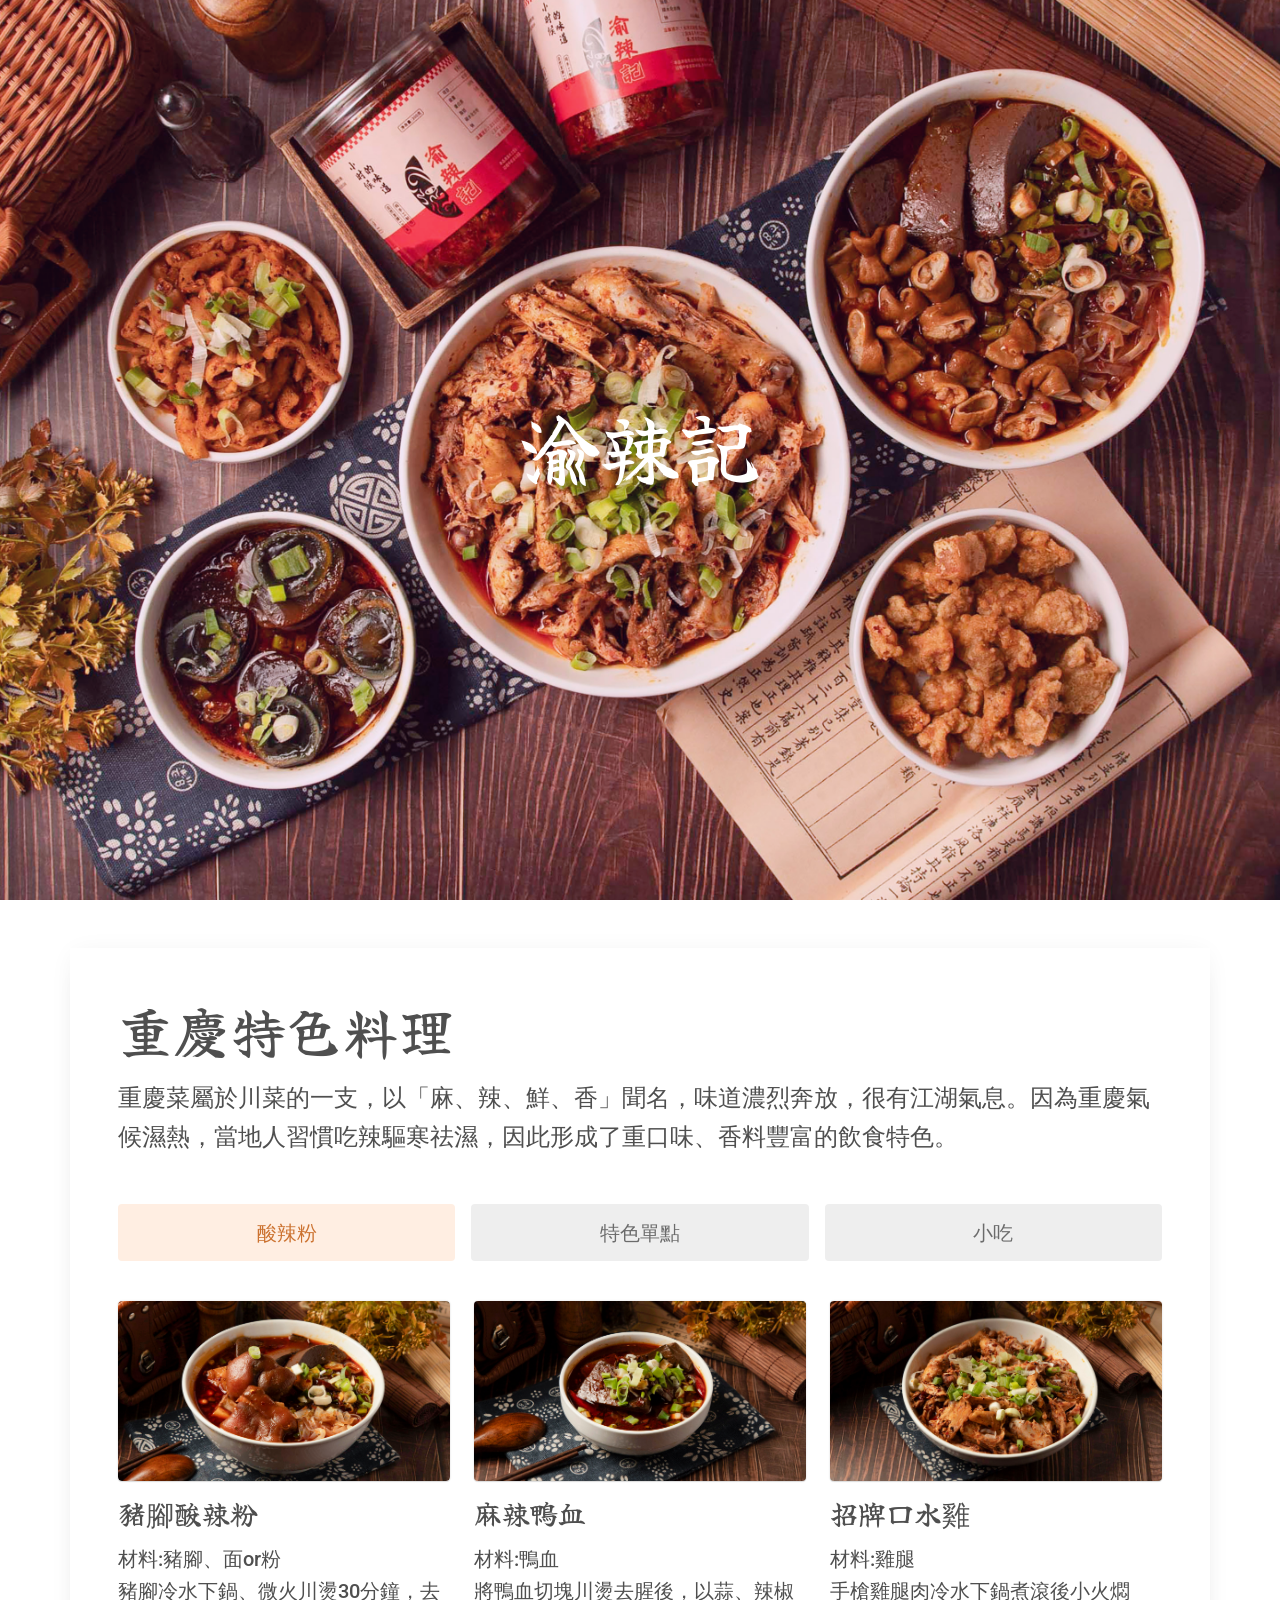
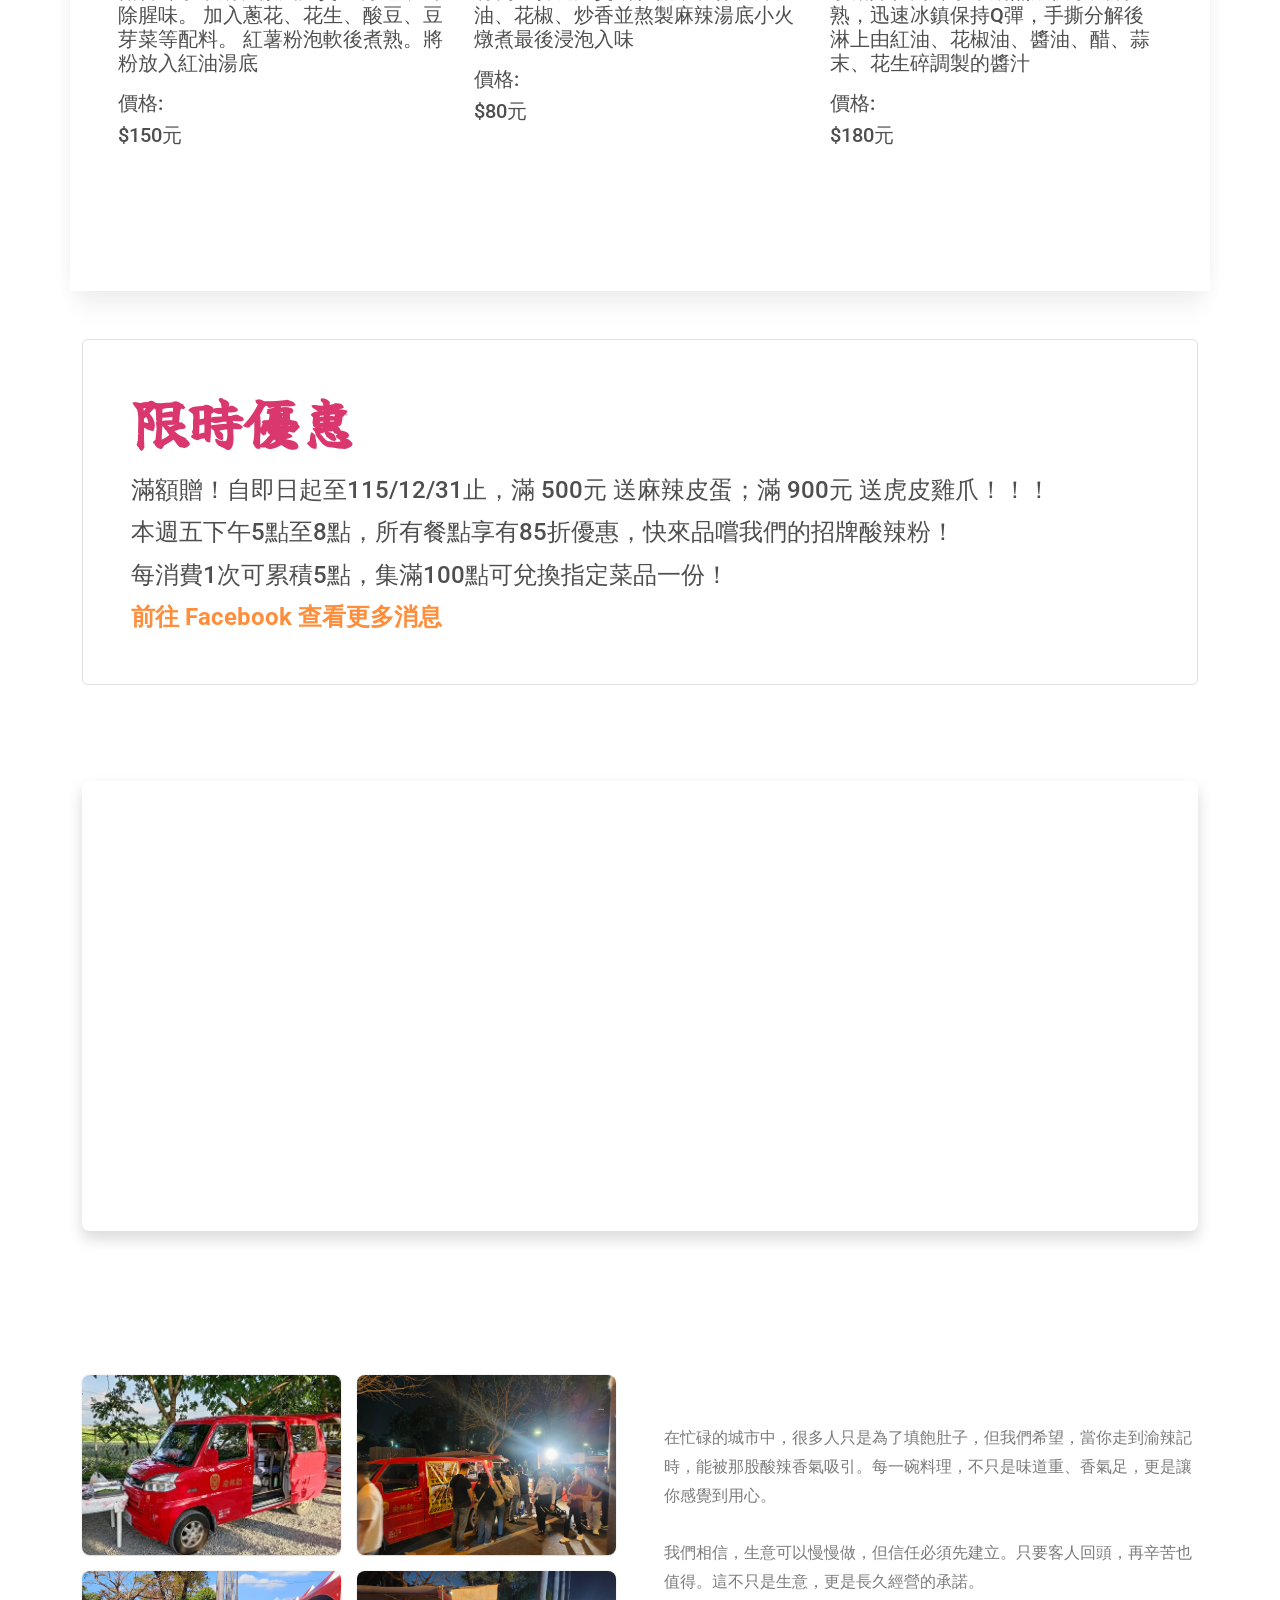
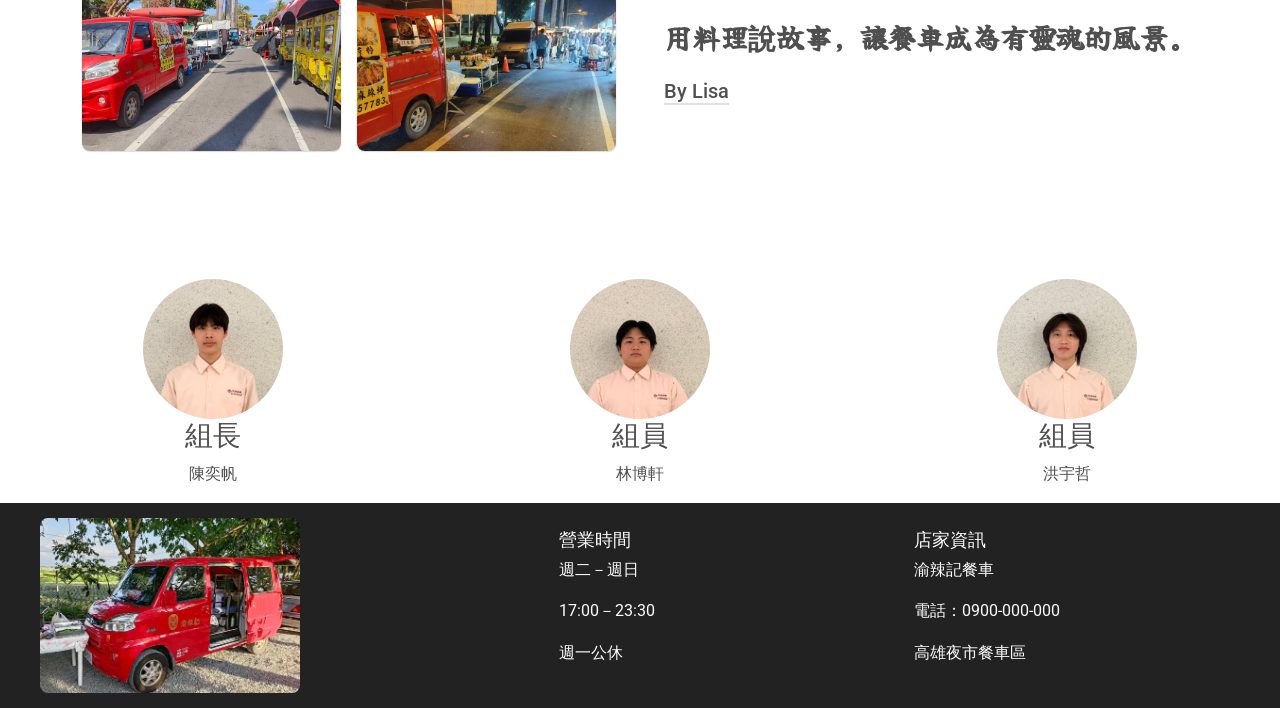
==== commit 7dfb3042: "photo" ====
--- a/index.html
+++ b/index.html
@@ -128,36 +128,7 @@
 
 
 
-    <!-- blog -->
-
-
-    <div class="container my-5">
-
-    <div class="card shadow-0 border rounded-4 p-5">
-
-        <h2 class="display-4 fw-bold mb-3" style="color:#d9376e;">最新消息</h2>
-
-        <p class="h4 lh-base mb-1"> 滿額贈！自即日起至115/12/31止，滿 500元 送麻辣皮蛋；滿 900元 送虎皮雞爪！！！</p>
-        <p class="h4 lh-base mb-1">本週五下午5點至8點，所有餐點享有85折優惠，快來品嚐我們的招牌酸辣粉！</p>
-        <p class="h4 lh-base mb-1">每消費1次可累積5點，集滿100點可兌換指定菜品一份！</p>
-
-
-
-
-
-
-        <a href="https://www.facebook.com/" target="_blank" class="text-primary fw-bold" style="font-size: 24px;">
-            前往 Facebook 查看更多消息
-        </a>
-
-    </div>
-
-</div>
-
-
-
-    <!-- blog -->
-
+    
 
 
 
@@ -392,22 +363,57 @@
 
 
 
-    <!-- 問卷 -->
-
-
-
-
-
-
-
-
-
-
-
-
-
-
-    <!-- 問卷 -->
+
+
+
+    <!-- blog -->
+
+
+    <div class="container my-5">
+
+    <div class="card shadow-0 border rounded-4 p-5">
+
+        <h2 class="display-4 fw-bold mb-3" style="color:#d9376e;">限時優惠</h2>
+
+        <p class="h4 lh-base mb-1"> 滿額贈！自即日起至115/12/31止，滿 500元 送麻辣皮蛋；滿 900元 送虎皮雞爪！！！</p>
+        <p class="h4 lh-base mb-1">本週五下午5點至8點，所有餐點享有85折優惠，快來品嚐我們的招牌酸辣粉！</p>
+        <p class="h4 lh-base mb-1">每消費1次可累積5點，集滿100點可兌換指定菜品一份！</p>
+
+
+
+
+
+
+        <a href="https://www.facebook.com/" target="_blank" class="text-primary fw-bold" style="font-size: 24px;">
+            前往 Facebook 查看更多消息
+        </a>
+
+    </div>
+
+</div>
+
+
+
+    <!-- blog -->
+
+
+
+
+
+
+
+
+
+
+
+
+
+
+
+
+
+
+
 
 
 
@@ -461,8 +467,8 @@
             <div class="map-container-2">
 
                 <iframe
-                src="https://maps.google.com/maps?q=manhattan&t=&z=13&ie=UTF8&iwloc=&output=embed"
-                class="rounded-t-5" allowfullscreen  loading="lazy">
+                    src="https://maps.google.com/maps?q=22.710311,120.282965&z=17&output=embed"
+                    class="rounded-t-5" allowfullscreenloading="lazy">
                 </iframe>
 
             </div>
@@ -501,49 +507,68 @@
     <!-- blog3 -->
 
 <!-- Container for demo purpose -->
-<div class="container my-5">
+    <div class="container my-5">
 
     <!--Section: Design Block-->
    <section class="mb-10">
+
+<style>
+.bg-image {
+    height: 180px;   /* 統一高度 */
+    overflow: hidden;
+}
+
+.bg-image img {
+    width: 100%;
+    height: 100%;
+    object-fit: cover;   /* 裁切填滿 */
+}
+</style>
+
     <div class="row gx-md-5 align-items-center">
         <div class="col-lg-6 mb-4 mb-lg-0">
-            <div class="row g-3"> <div class="col-6">
+            <div class="row g-3">
+
+                <div class="col-6">
                     <div class="bg-image hover-overlay hover-zoom rounded-5 shadow-1-strong">
-                        <img class="img-fluid rounded-5" src="./img/渝辣記車車.webp" alt="渝辣記餐車" />
+                        <img src="./img/渝辣記車車.webp" alt="渝辣記餐車" />
                         <a href="#!"><div class="mask" style="background-color: rgba(255, 255, 255, 0.1)"></div></a>
                     </div>
                 </div>
+
                 <div class="col-6">
                     <div class="bg-image hover-overlay hover-zoom rounded-5 shadow-1-strong">
-                        <img class="img-fluid rounded-5" src="./img/渝辣記車車排隊.jpg" alt="美味餐點" />
+                        <img src="./img/渝辣記車車排隊.jpg" alt="美味餐點" />
                         <a href="#!"><div class="mask" style="background-color: rgba(255, 255, 255, 0.1)"></div></a>
                     </div>
                 </div>
+
                 <div class="col-6">
                     <div class="bg-image hover-overlay hover-zoom rounded-5 shadow-1-strong">
-                        <img class="img-fluid rounded-5" src="./img/渝辣記車車早上.jpg" alt="酸辣香氣" />
+                        <img src="./img/渝辣記車車早上.jpg" alt="酸辣香氣" />
                         <a href="#!"><div class="mask" style="background-color: rgba(255, 255, 255, 0.1)"></div></a>
                     </div>
                 </div>
+
                 <div class="col-6">
                     <div class="bg-image hover-overlay hover-zoom rounded-5 shadow-1-strong">
-                        <img class="img-fluid rounded-5" src="./img/渝辣記車車晚上.jpg" alt="用心料理" />
+                        <img src="./img/渝辣記車車晚上.jpg" alt="用心料理" />
                         <a href="#!"><div class="mask" style="background-color: rgba(255, 255, 255, 0.1)"></div></a>
                     </div>
                 </div>
+
             </div>
         </div>
 
         <div class="col-lg-6">
-            <div>
-                <p class="mb-2"><span class="me-5 text-muted">創業理念</span></p>
-                <h2 class="h3 mb-4 fw-bold">我們創業，不只是為了賣餐點，而是要做一台「有靈魂」的餐車。</h2>
-
+            <div>                
                 <p class="text-muted mb-4" style="line-height: 1.8;">
                     在忙碌的城市中，很多人只是為了填飽肚子，但我們希望，當你走到渝辣記時，能被那股酸辣香氣吸引。每一碗料理，不只是味道重、香氣足，更是讓你感覺到用心。<br><br>
                     我們相信，生意可以慢慢做，但信任必須先建立。只要客人回頭，再辛苦也值得。這不只是生意，更是長久經營的承諾。
                 </p>
 
+                <h2 class="h3 mb-4 fw-bold">用料理說故事，讓餐車成為有靈魂的風景。</h2>
+
                 <p class="h5 mb-0"><a href="#!" class="text-reset border-bottom border-2">By Lisa</a></p>
             </div>
         </div>
@@ -551,7 +576,7 @@
 </section>
     <!--Section: Design Block-->
 
-</div>
+    </div>
 <!-- Container for demo purpose -->
 
 
@@ -578,45 +603,6 @@
 
 
 
-    <!-- 抽獎 -->
-
-
-
-
-
-
-
-
-
-
-
-
-
-
-
-    <!-- 抽獎 -->
-
-
-
-
-
-
-
-
-
-
-
-
-
-
-
-
-
-
-
-
-
-
 
 
 
@@ -627,19 +613,19 @@
    <div class="team">
 
   <div class="member">
-    <img src="./img/27.jpg">
+    <img src="./img/27new.jpg">
     <h3>組長</h3>
     <p>陳奕帆</p>
   </div>
 
   <div class="member">
-    <img src="./img/21.jpg">
+    <img src="./img/21new.jpg">
     <h3>組員</h3>
-    <p>林子軒</p>
+    <p>林博軒</p>
   </div>
 
   <div class="member">
-    <img src="./img/242.jpg">
+    <img src="./img/24new.jpg">
     <h3>組員</h3>
     <p>洪宇哲</p>
   </div>
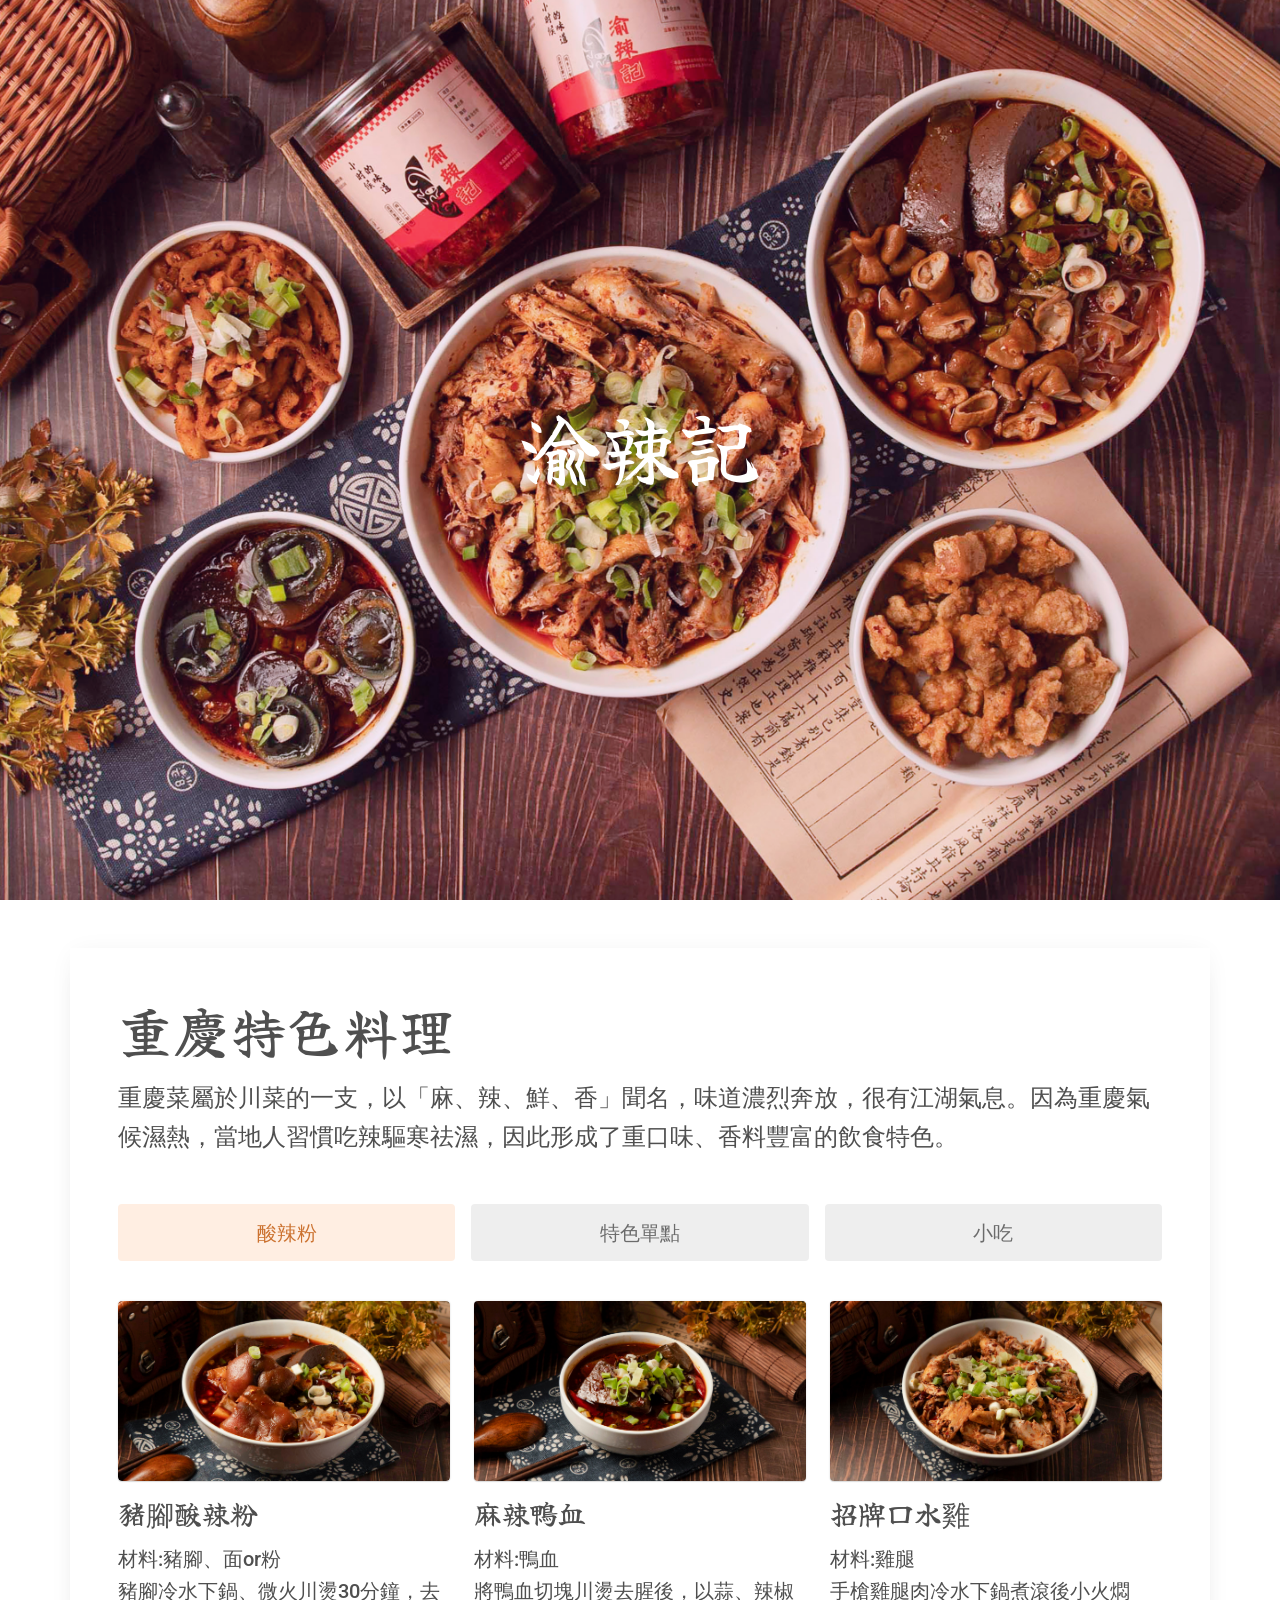
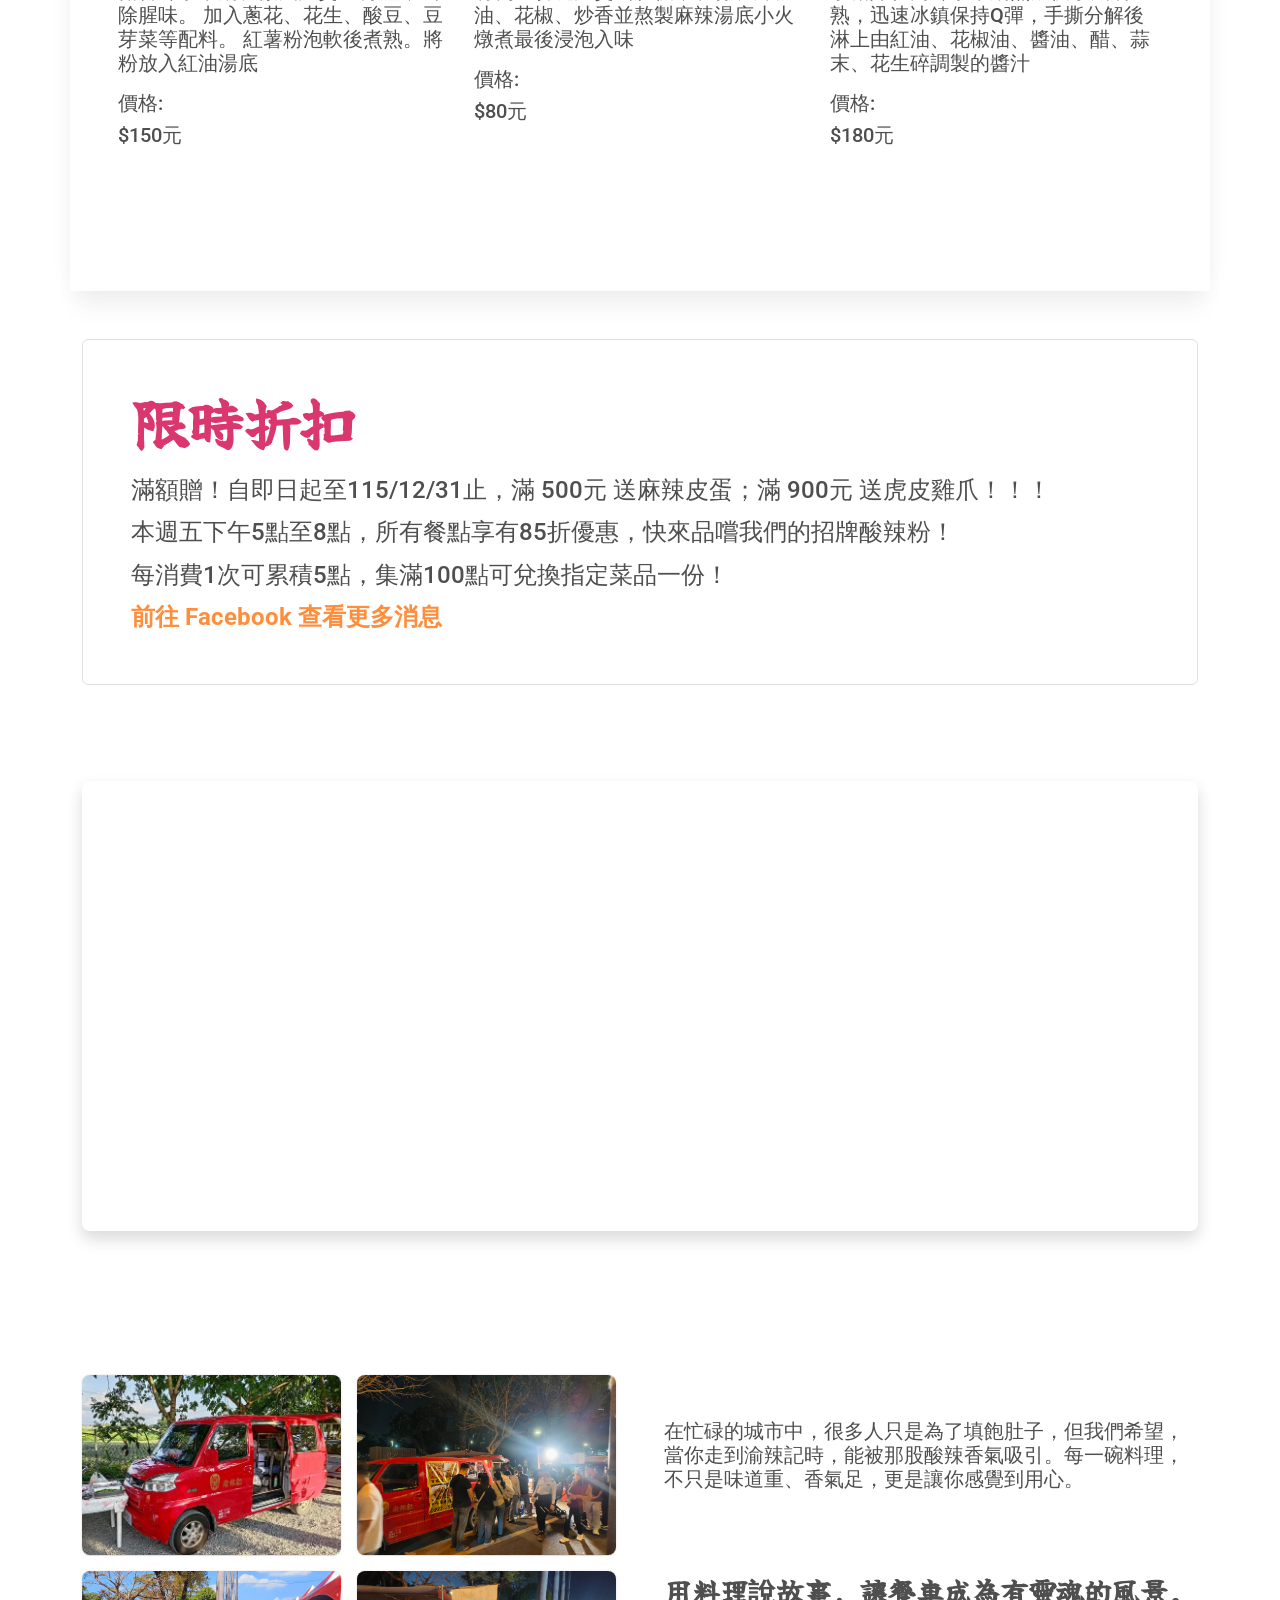
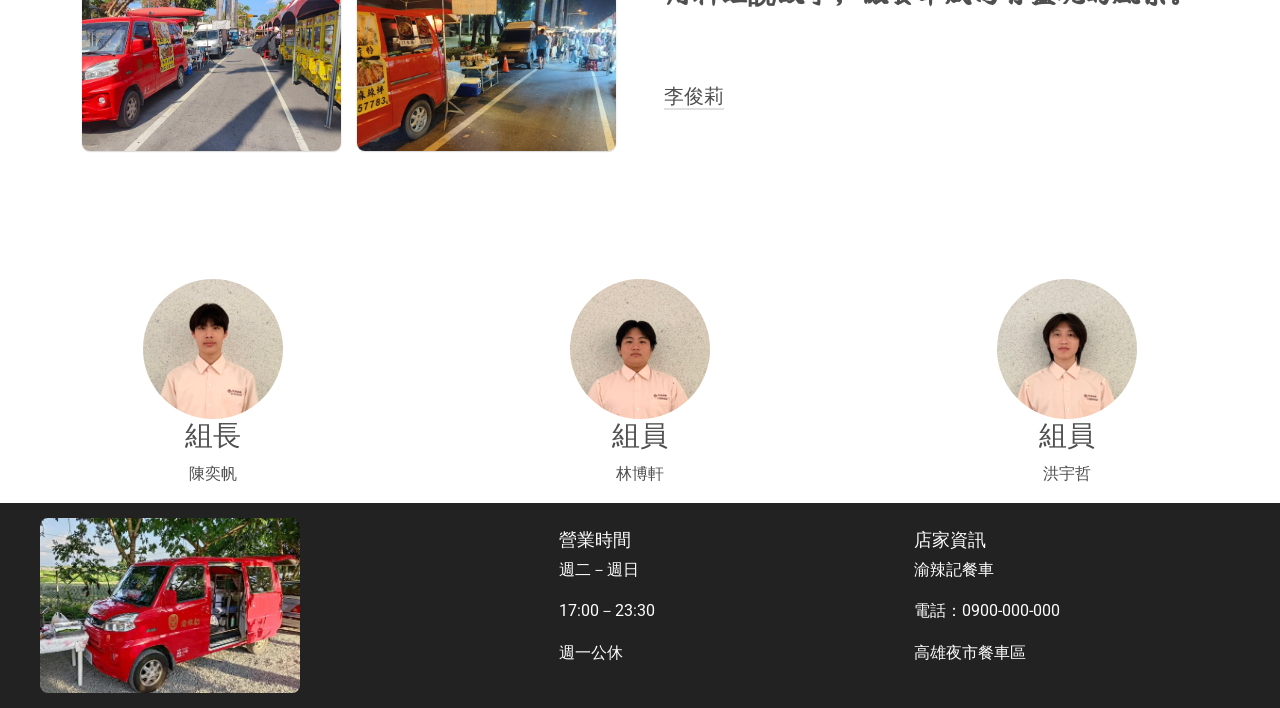
==== commit 0dcbbacf: "字體大小 字型" ====
--- a/index.html
+++ b/index.html
@@ -373,7 +373,7 @@
 
     <div class="card shadow-0 border rounded-4 p-5">
 
-        <h2 class="display-4 fw-bold mb-3" style="color:#d9376e;">限時優惠</h2>
+        <h2 class="display-4 fw-bold mb-3" style="color:#d9376e;">限時折扣</h2>
 
         <p class="h4 lh-base mb-1"> 滿額贈！自即日起至115/12/31止，滿 500元 送麻辣皮蛋；滿 900元 送虎皮雞爪！！！</p>
         <p class="h4 lh-base mb-1">本週五下午5點至8點，所有餐點享有85折優惠，快來品嚐我們的招牌酸辣粉！</p>
@@ -562,14 +562,12 @@
 
         <div class="col-lg-6">
             <div>                
-                <p class="text-muted mb-4" style="line-height: 1.8;">
-                    在忙碌的城市中，很多人只是為了填飽肚子，但我們希望，當你走到渝辣記時，能被那股酸辣香氣吸引。每一碗料理，不只是味道重、香氣足，更是讓你感覺到用心。<br><br>
-                    我們相信，生意可以慢慢做，但信任必須先建立。只要客人回頭，再辛苦也值得。這不只是生意，更是長久經營的承諾。
-                </p>
-
+                <p class="h5 mb-2">
+                    在忙碌的城市中，很多人只是為了填飽肚子，但我們希望，當你走到渝辣記時，能被那股酸辣香氣吸引。每一碗料理，不只是味道重、香氣足，更是讓你感覺到用心。               </p>
+                    <br><br> <br>
                 <h2 class="h3 mb-4 fw-bold">用料理說故事，讓餐車成為有靈魂的風景。</h2>
-
-                <p class="h5 mb-0"><a href="#!" class="text-reset border-bottom border-2">By Lisa</a></p>
+                    <br><br>
+                <p class="h5 mb-0"><a href="#!" class="text-reset border-bottom border-2">李俊莉</a></p>
             </div>
         </div>
     </div>
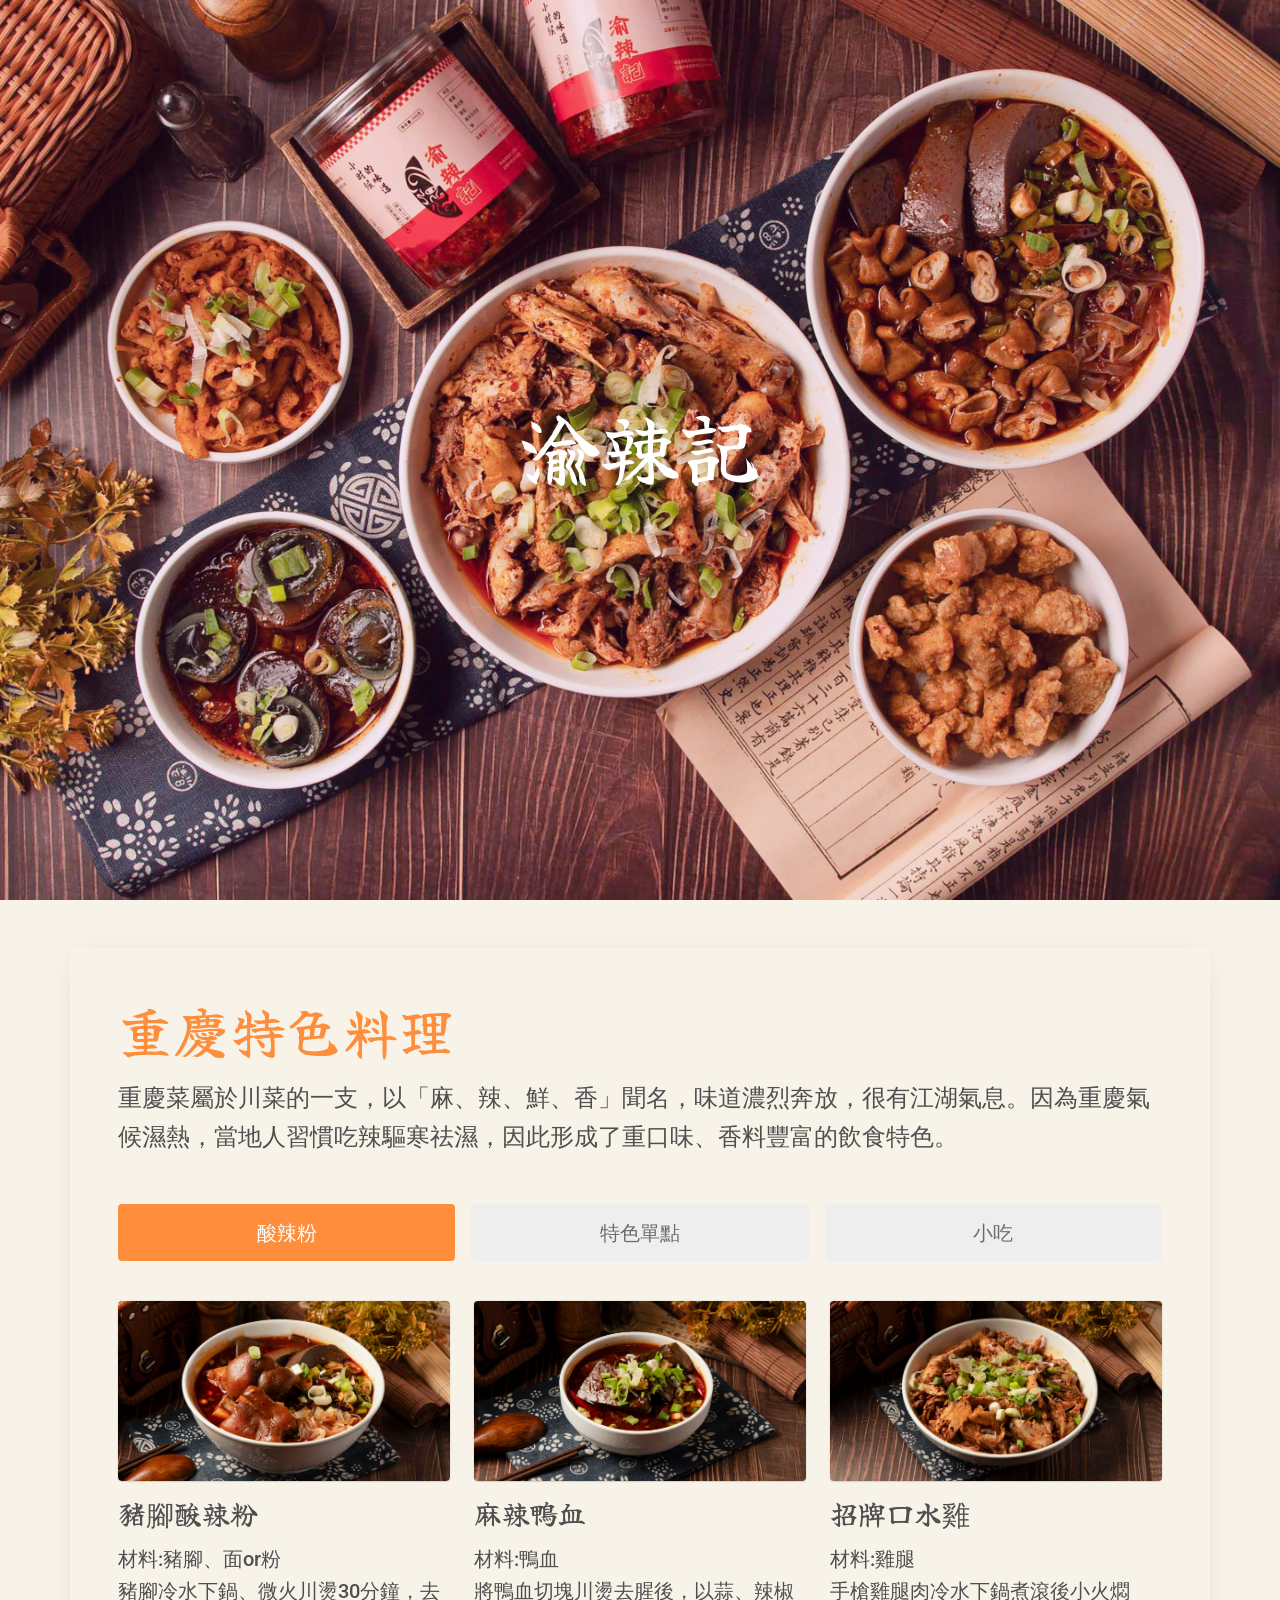
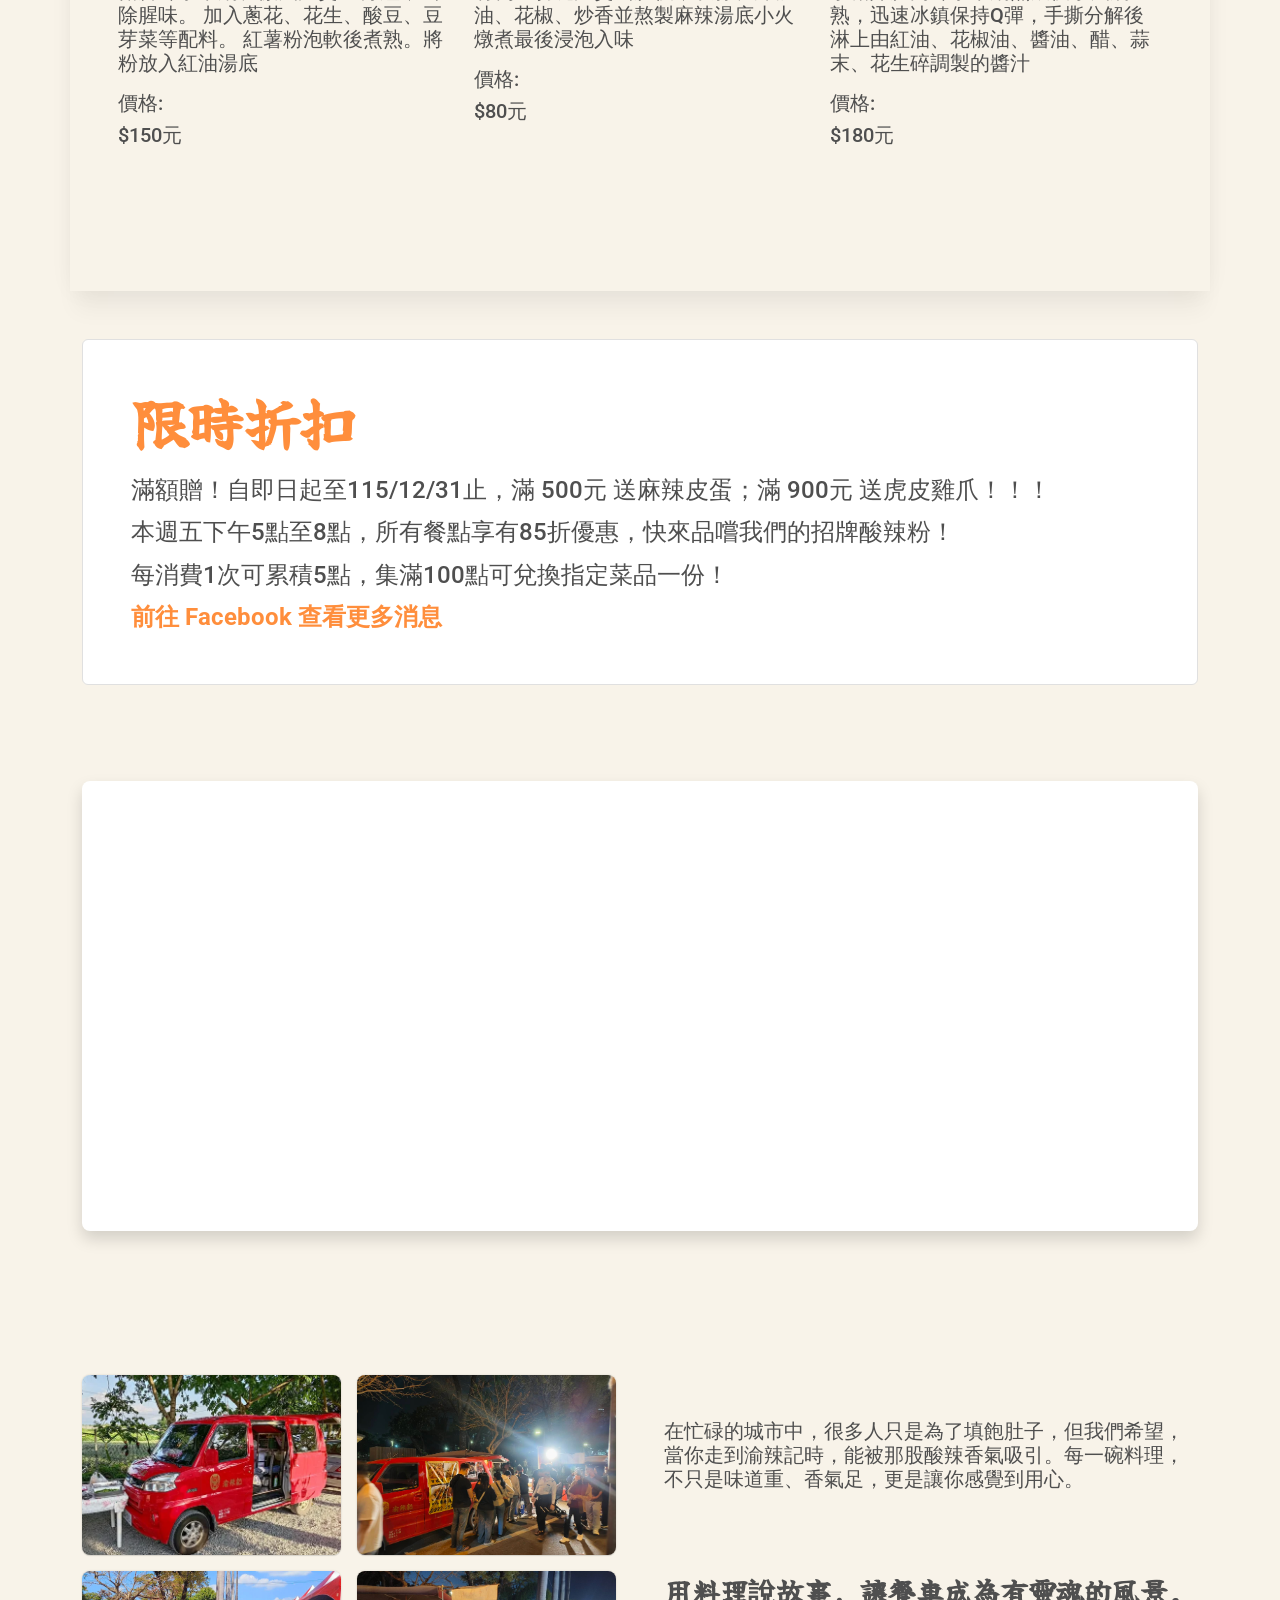
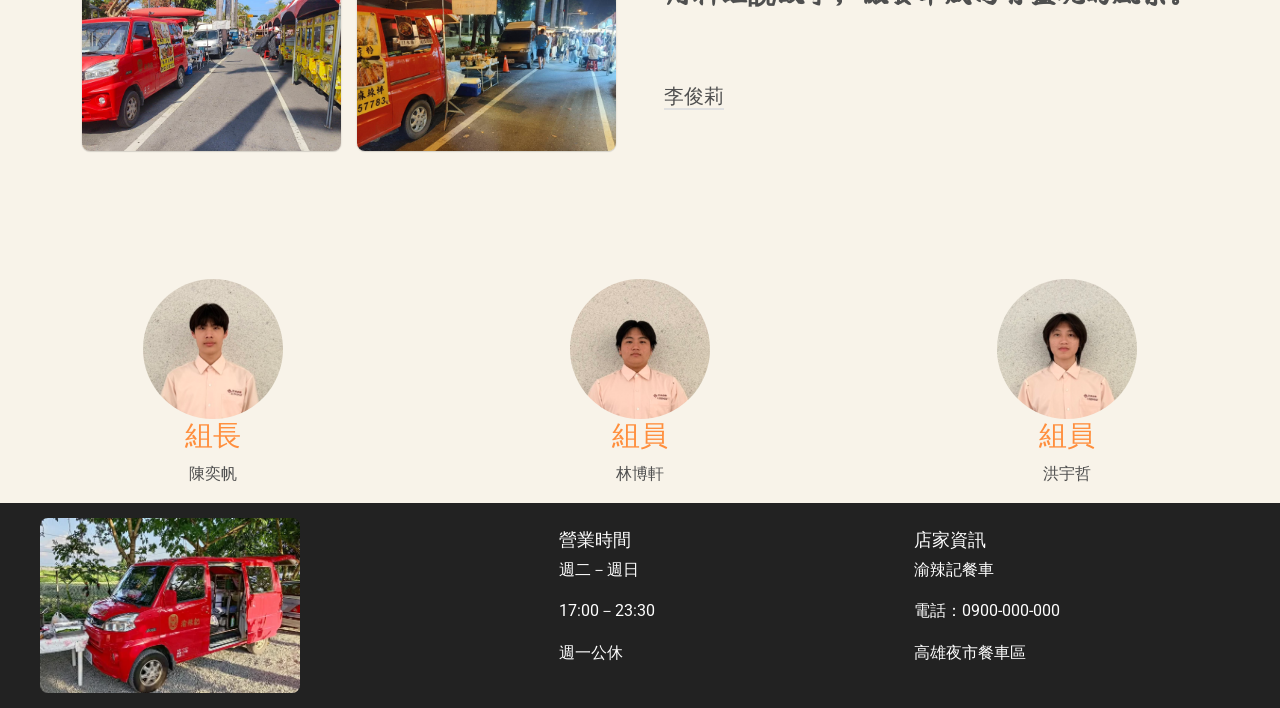
==== commit ce73fe21: "字體主色" ====
--- a/index.html
+++ b/index.html
@@ -31,8 +31,20 @@
         @import url('https://fonts.googleapis.com/css2?family=Gravitas+One&family=Yuji+Boku&display=swap');
         h2{
                 font-family: "Yuji Boku", serif;
-            }
-
+        }
+
+        body{
+            background-color: #f8f3e9;
+        }
+
+
+        .nav-pills .nav-link.active{
+            background-color: #ff8e3c;
+        }
+
+        .nav-pills .nav-link.active .h5{
+            color: #fff;
+        }
 
 
 
@@ -156,7 +168,7 @@
     <!--Section: Design Block-->
     <section>
 
-        <h2 class="display-4 font-weight-bold mb-3">重慶特色料理</h2>
+        <h2 class="display-4 font-weight-bold mb-3 text-primary">重慶特色料理</h2>
         <p class="h4 lh-base mb-5">重慶菜屬於川菜的一支，以「麻、辣、鮮、香」聞名，味道濃烈奔放，很有江湖氣息。因為重慶氣候濕熱，當地人習慣吃辣驅寒祛濕，因此形成了重口味、香料豐富的飲食特色。</p>
 
 
@@ -373,7 +385,7 @@
 
     <div class="card shadow-0 border rounded-4 p-5">
 
-        <h2 class="display-4 fw-bold mb-3" style="color:#d9376e;">限時折扣</h2>
+        <h2 class="display-4 fw-bold mb-3 text-primary" style="color:#d9376e;">限時折扣</h2>
 
         <p class="h4 lh-base mb-1"> 滿額贈！自即日起至115/12/31止，滿 500元 送麻辣皮蛋；滿 900元 送虎皮雞爪！！！</p>
         <p class="h4 lh-base mb-1">本週五下午5點至8點，所有餐點享有85折優惠，快來品嚐我們的招牌酸辣粉！</p>
@@ -612,19 +624,19 @@
 
   <div class="member">
     <img src="./img/27new.jpg">
-    <h3>組長</h3>
+    <h3 class="text-primary">組長</h3>
     <p>陳奕帆</p>
   </div>
 
   <div class="member">
     <img src="./img/21new.jpg">
-    <h3>組員</h3>
+    <h3 class="text-primary">組員</h3>
     <p>林博軒</p>
   </div>
 
   <div class="member">
     <img src="./img/24new.jpg">
-    <h3>組員</h3>
+    <h3 class="text-primary">組員</h3>
     <p>洪宇哲</p>
   </div>
 
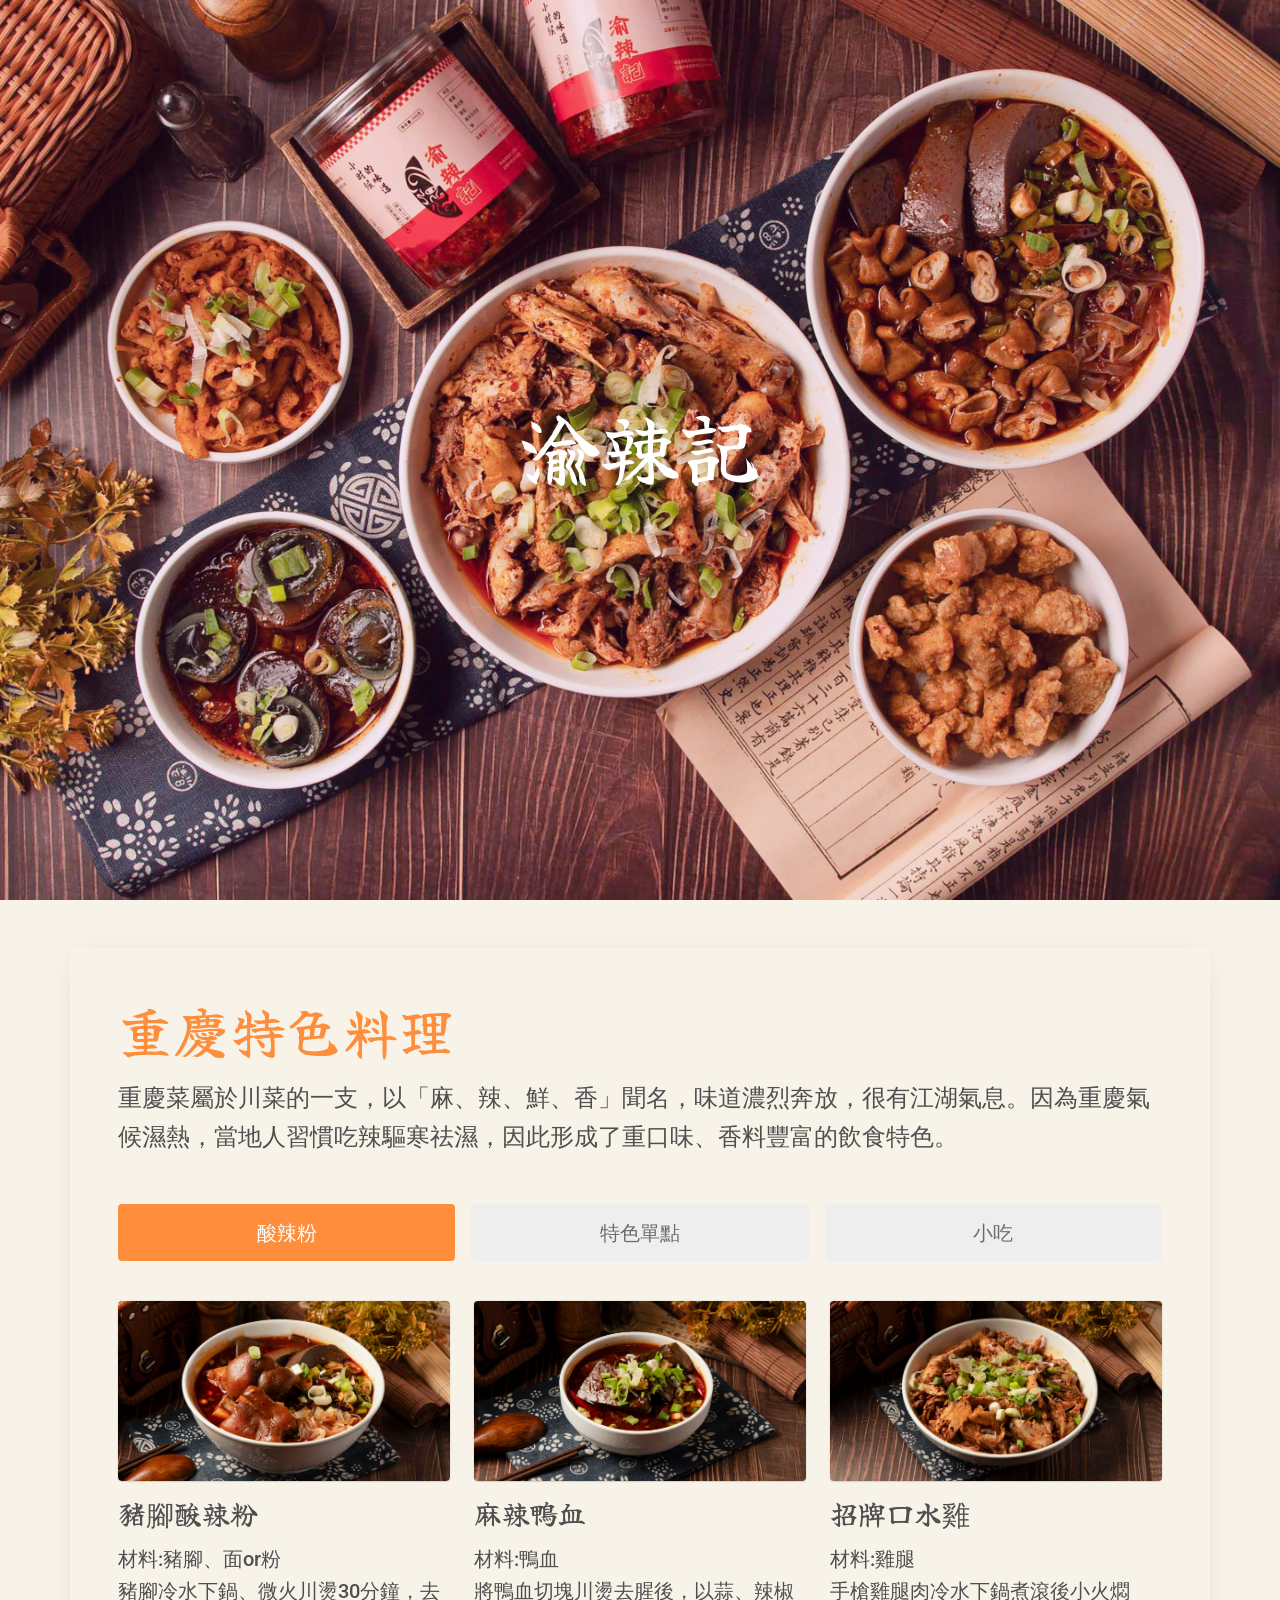
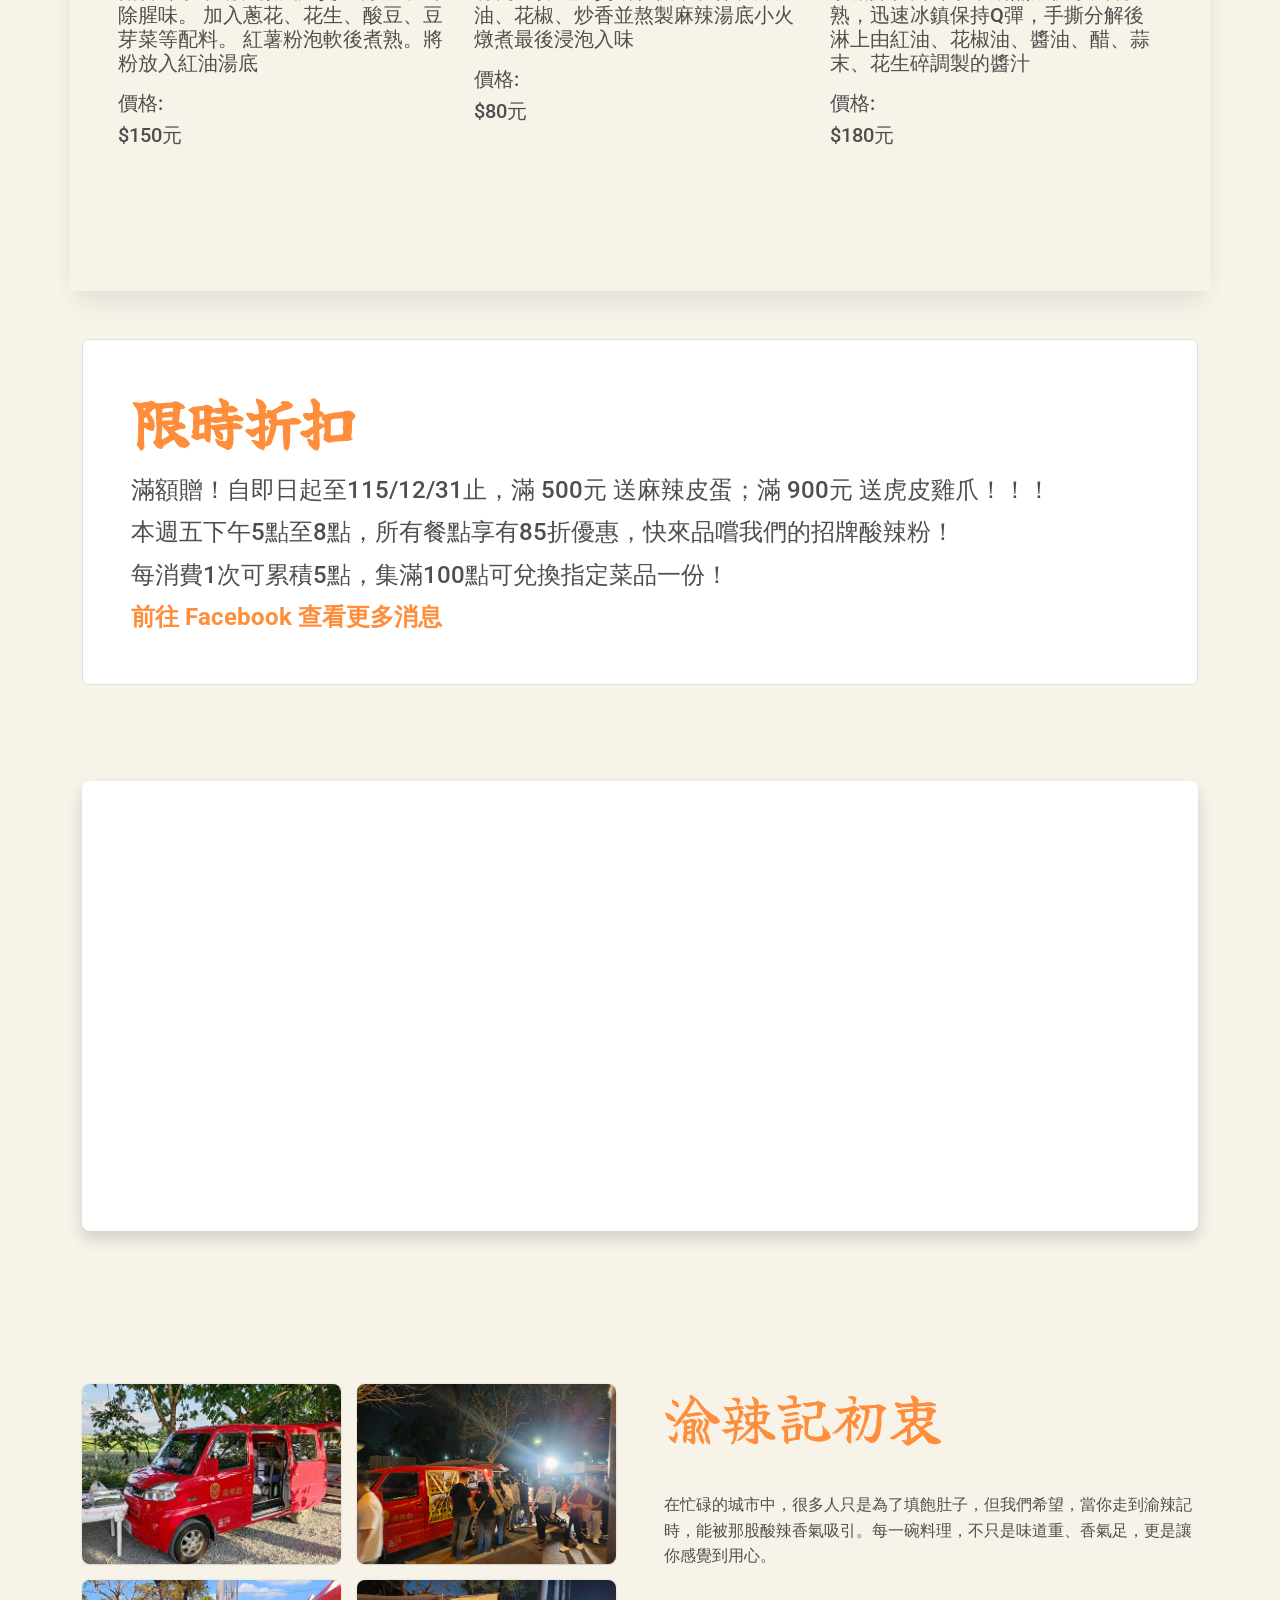
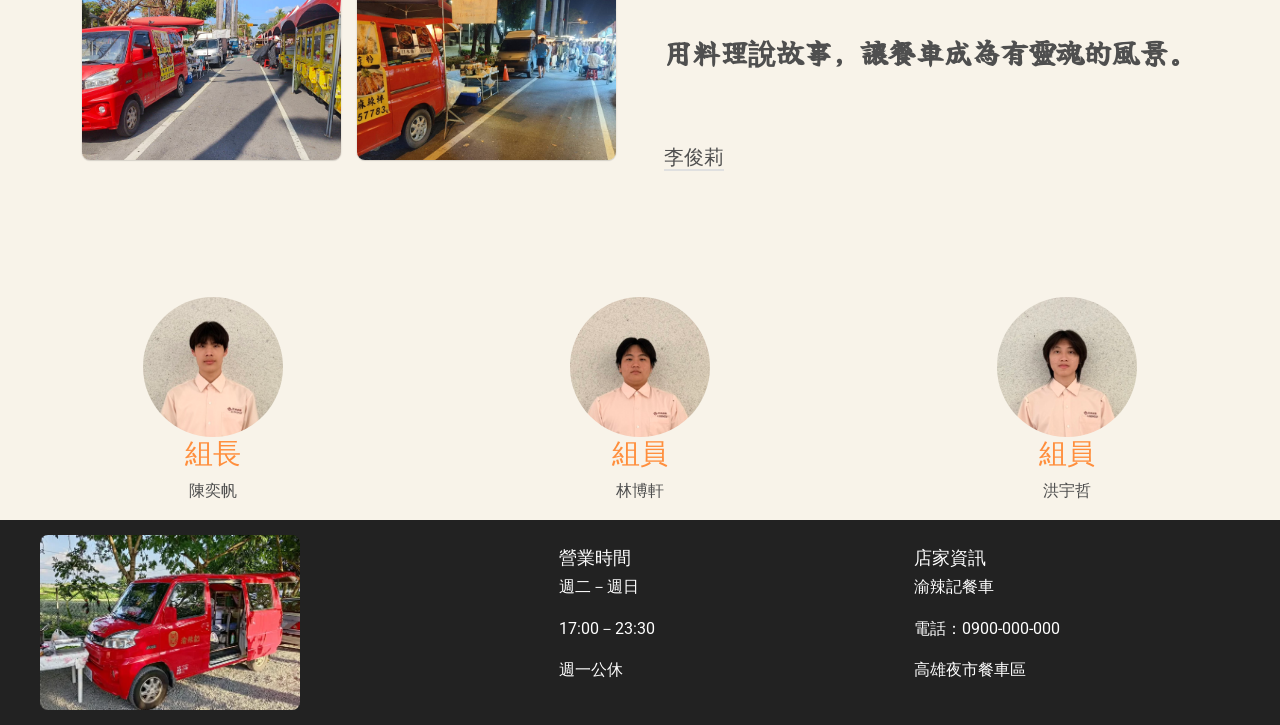
==== commit 83fe7f44: "字型細節" ====
--- a/index.html
+++ b/index.html
@@ -140,7 +140,7 @@
 
 
 
-    
+
 
 
 
@@ -214,7 +214,7 @@
                                 </div>
                                 <h2 class="h3 my-3">豬腳酸辣粉</h2>
                                 <p class="h5 mb-2">材料:豬腳、面or粉</p>
-                                <p class="h5 mb-3">豬腳冷水下鍋、微火川燙30分鐘，去除腥味。
+                                <p class="h5 mb-3 ">豬腳冷水下鍋、微火川燙30分鐘，去除腥味。
                                      加入蔥花、花生、酸豆、豆芽菜等配料。
                                      紅薯粉泡軟後煮熟。將粉放入紅油湯底</p>
                                 <p class="h5 mb-2">價格:</p>
@@ -273,6 +273,7 @@
                              <h2 class="h3 my-3">干碟子</h2>
                                 <p class="h5 mb-2">材料:</p>
                                 <p class="h5 mb-3">將新鮮辣椒清洗、去蒂並切半 , 烘乾至輕易折斷的脆狀,最後打磨成粉,並加入辛香料</p>
+                                <br>
                                 <p class="h5 mb-2">價格:</p>
                                 <p class="h5 mb-5">$100元</p>
                         </div>
@@ -283,8 +284,8 @@
                             </div>
                             <h2 class="h3 my-3">麻辣皮蛋</h2>
                                 <p class="h5 mb-2">材料:皮蛋</p>
-                                <p class="h5 mb-3">皮蛋切塊，拌入由醬油、醋、糖、蒜泥、花椒油、辣椒油（或辣粉）與香菜組成的醬汁
-</p>
+                                <p class="h5 mb-3">皮蛋切塊，拌入由醬油、醋、糖、蒜泥、花椒油、辣椒油（或辣粉）與香菜組成的醬汁</p>
+                                <br>
                                 <p class="h5 mb-2">價格:</p>
                                 <p class="h5 mb-5">$80元</p>
                         </div>
@@ -573,10 +574,12 @@
         </div>
 
         <div class="col-lg-6">
-            <div>                
+            <div>
                 <p class="h5 mb-2">
+                    <h2 class="display-4 font-weight-bold mb-3 text-primary">渝辣記初衷</h2>
+                    <br>
                     在忙碌的城市中，很多人只是為了填飽肚子，但我們希望，當你走到渝辣記時，能被那股酸辣香氣吸引。每一碗料理，不只是味道重、香氣足，更是讓你感覺到用心。               </p>
-                    <br><br> <br>
+                    <br><br>
                 <h2 class="h3 mb-4 fw-bold">用料理說故事，讓餐車成為有靈魂的風景。</h2>
                     <br><br>
                 <p class="h5 mb-0"><a href="#!" class="text-reset border-bottom border-2">李俊莉</a></p>
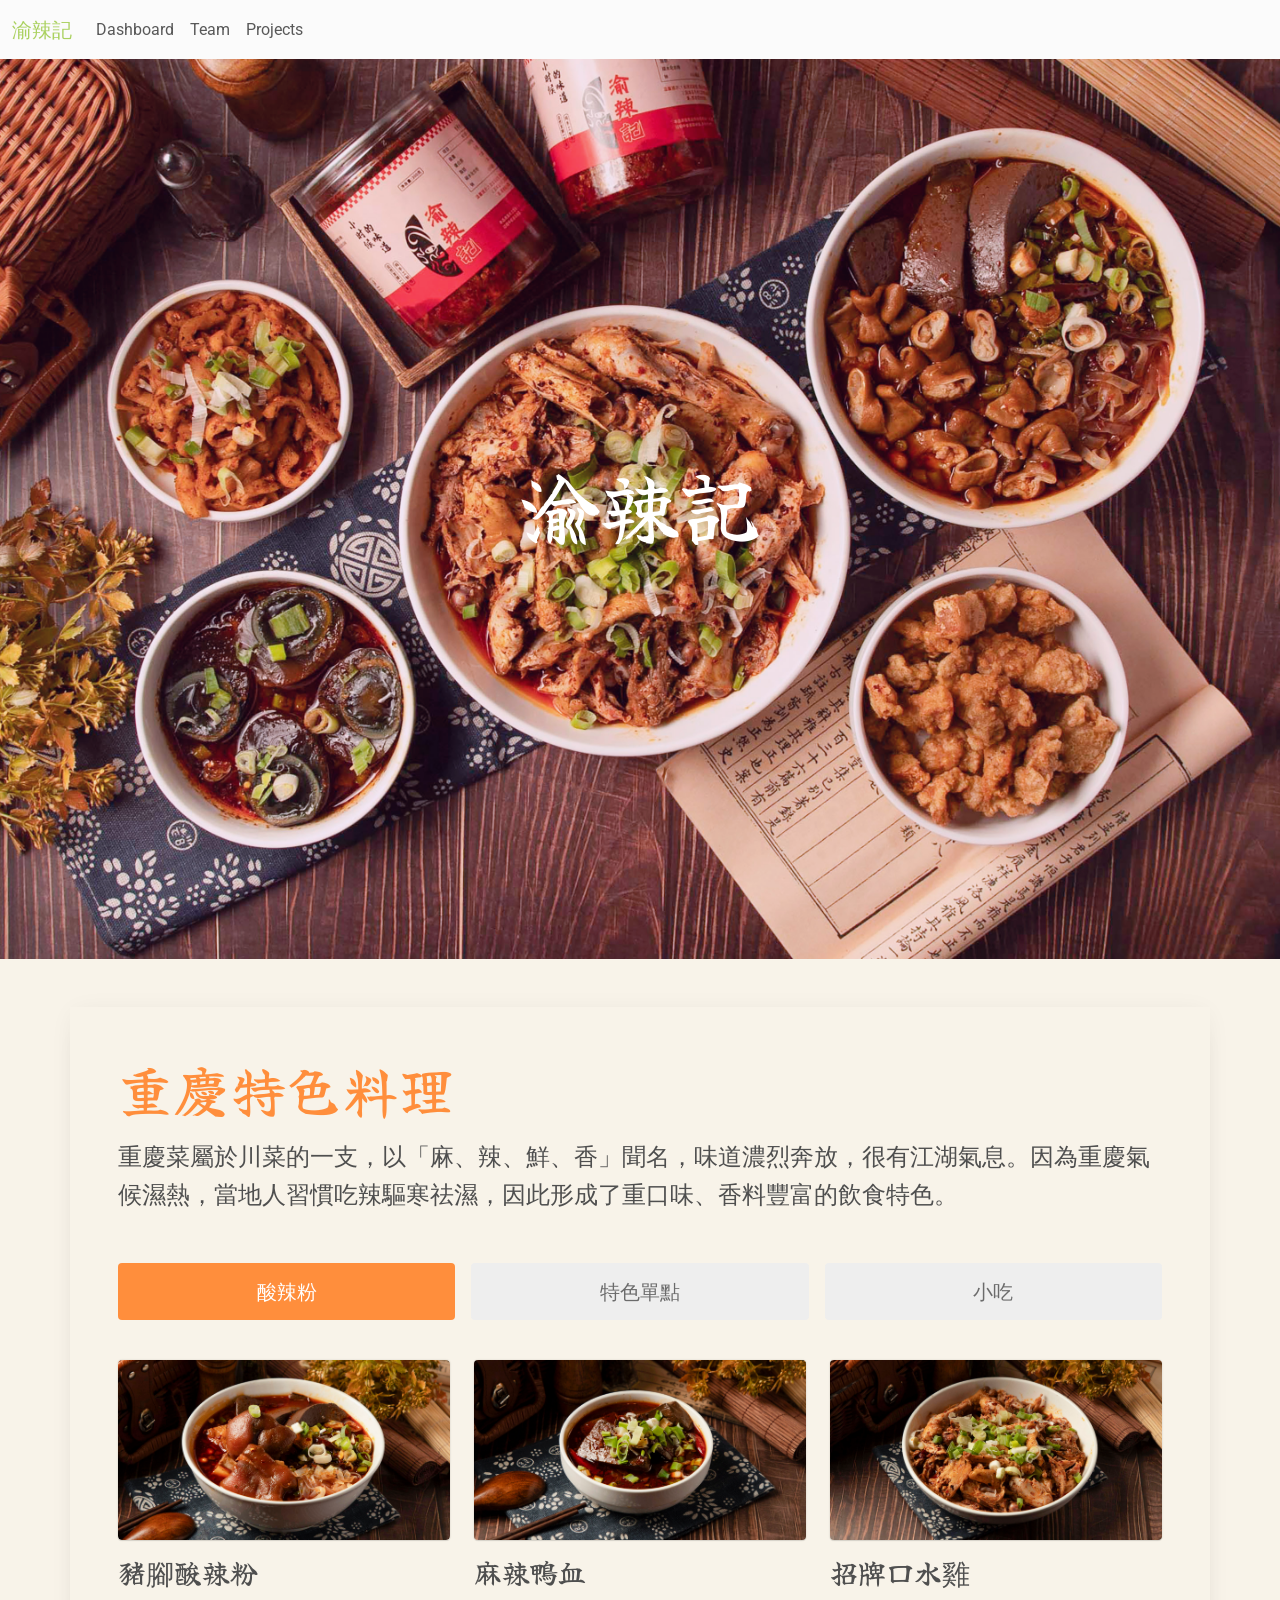
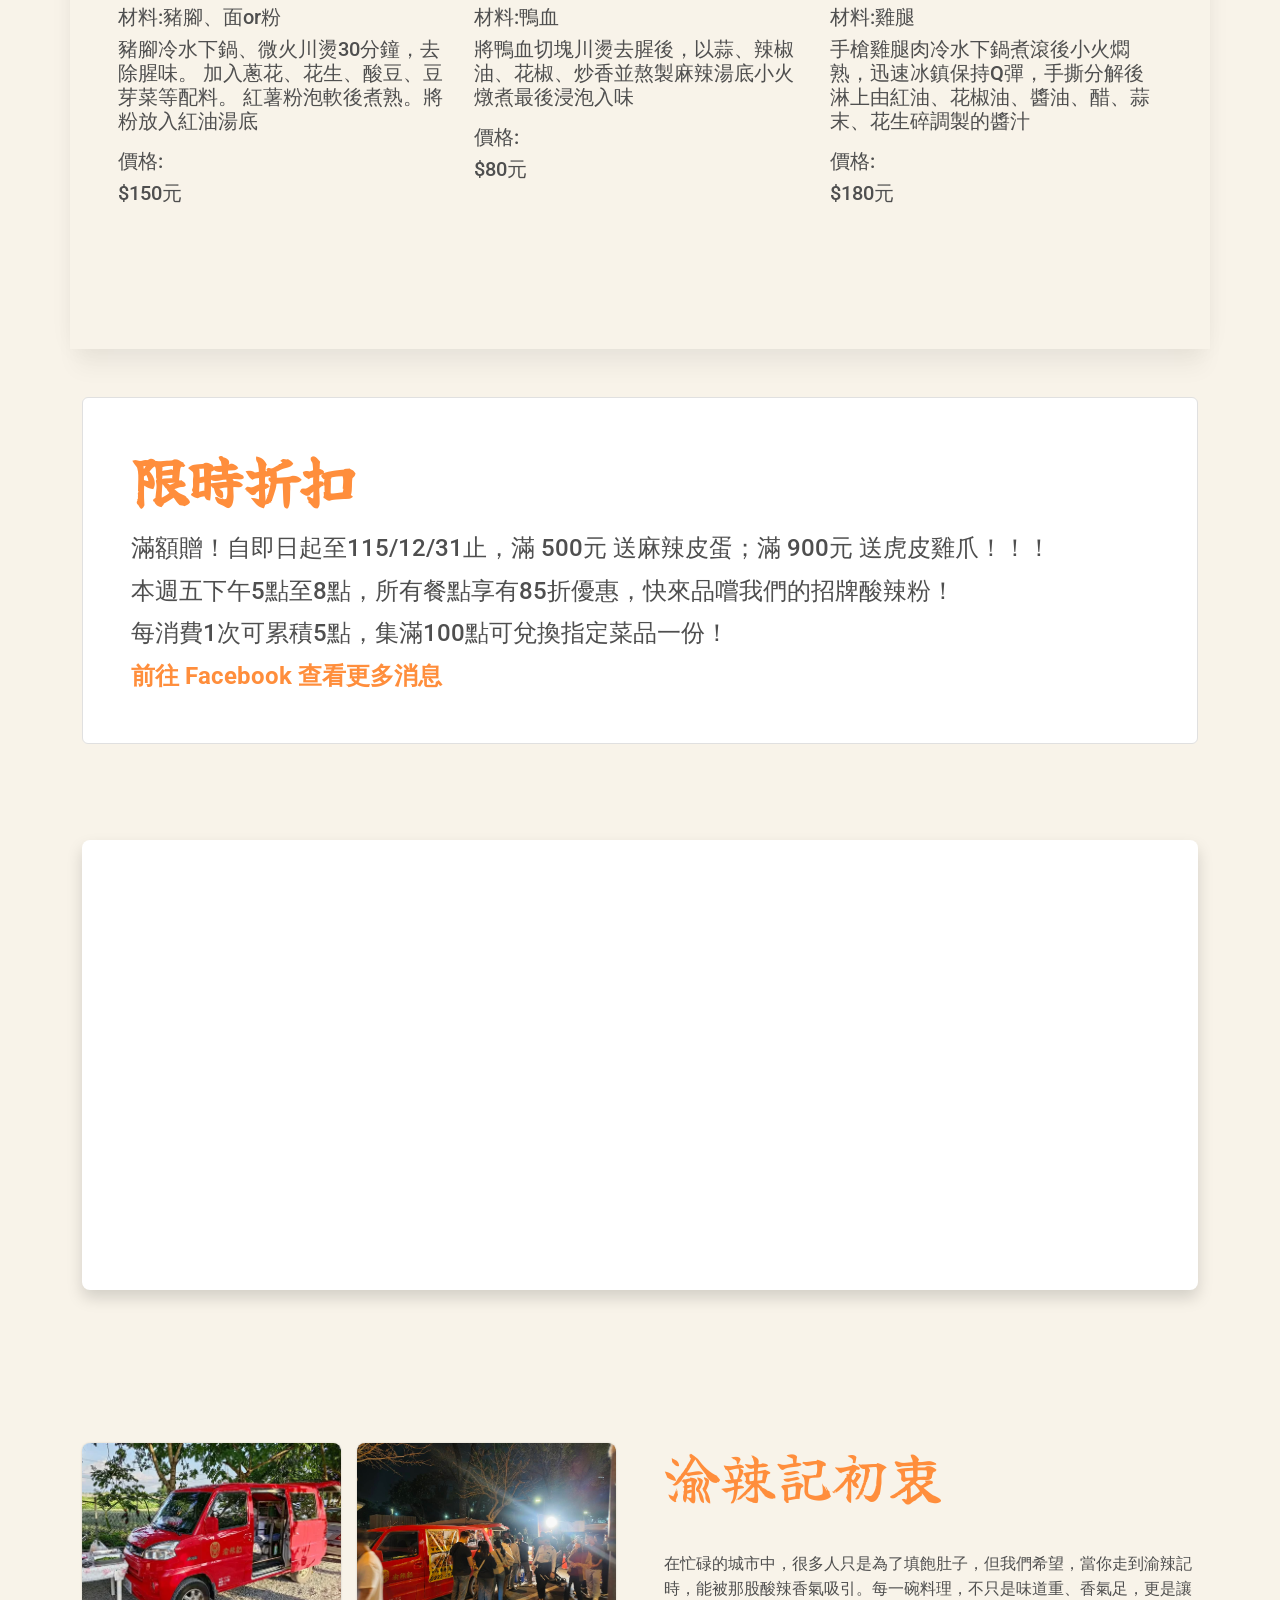
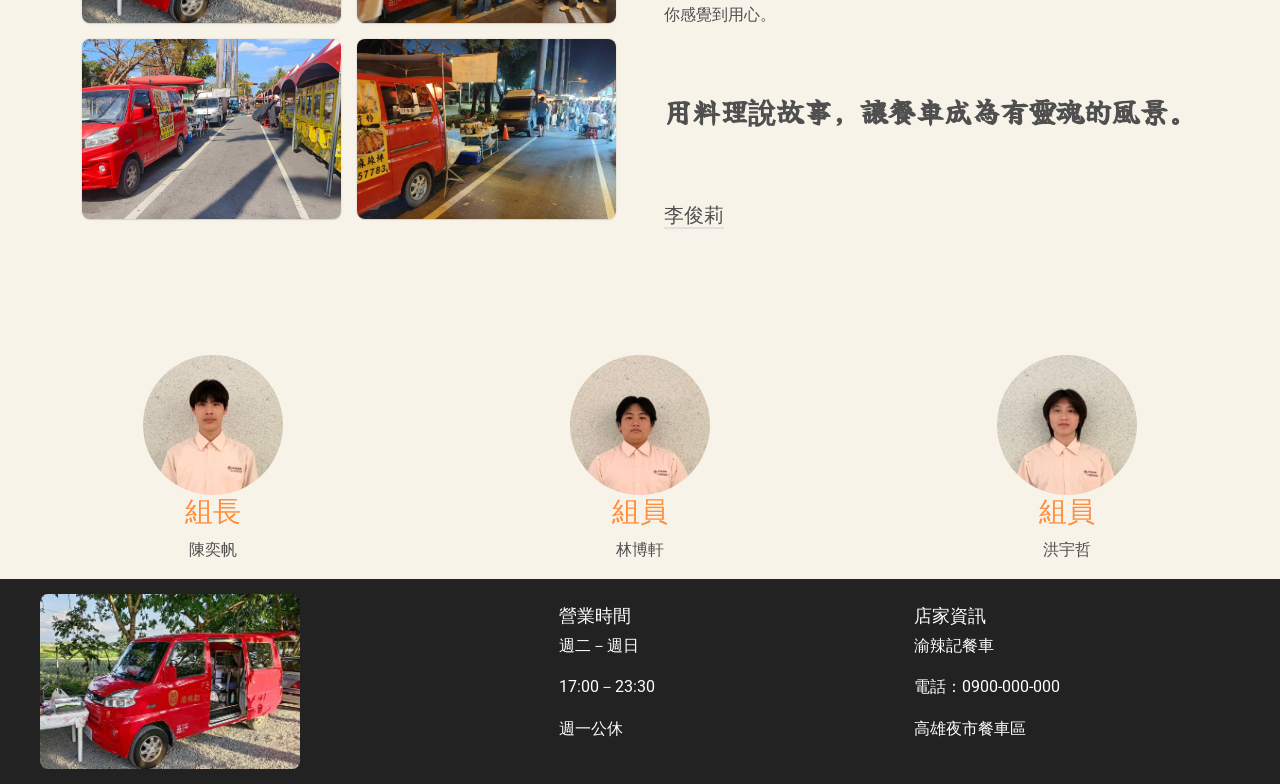
==== commit f67006a0: "導覽列(未完成)" ====
--- a/index.html
+++ b/index.html
@@ -53,7 +53,6 @@
 
 
 
-
     </style>
 
   </head>
@@ -66,6 +65,82 @@
 
 
     <!-- Navbar -->
+
+    <!-- Navbar -->
+<nav class="navbar navbar-expand-lg bg-body-tertiary">
+  <!-- Container wrapper -->
+  <div class="container-fluid">
+    <!-- Toggle button -->
+    <button
+      data-mdb-collapse-init
+      class="navbar-toggler"
+      type="button"
+      data-mdb-target="#navbarSupportedContent"
+      aria-controls="navbarSupportedContent"
+      aria-expanded="false"
+      aria-label="Toggle navigation"
+    >
+      <i class="fas fa-bars"></i>
+    </button>
+
+    <!-- Collapsible wrapper -->
+    <div class="collapse navbar-collapse" id="navbarSupportedContent">
+
+      <!-- Navbar brand -->
+      <a class="navbar-brand font-weight-bold mt-2 mt-lg-0" href="#" style="color: #AAD15F;">渝辣記</a>
+
+      <!-- Left links -->
+      <ul class="navbar-nav me-auto mb-2 mb-lg-0">
+        <li class="nav-item">
+          <a class="nav-link" href="#">Dashboard</a>
+        </li>
+        <li class="nav-item">
+          <a class="nav-link" href="#">Team</a>
+        </li>
+        <li class="nav-item">
+          <a class="nav-link" href="#">Projects</a>
+        </li>
+      </ul>
+      <!-- Left links -->
+    </div>
+    <!-- Collapsible wrapper -->
+
+    <!-- Right elements -->
+    <div class="d-flex align-items-center">
+
+    <!-- Avatar -->
+      <div class="dropdown">
+        <a
+          data-mdb-dropdown-init
+          class="dropdown-toggle d-flex align-items-center hidden-arrow"
+          href="#"
+          id="navbarDropdownMenuAvatar"
+          role="button"
+          aria-expanded="false"
+        >
+        
+        </a>
+        <ul
+          class="dropdown-menu dropdown-menu-end"
+          aria-labelledby="navbarDropdownMenuAvatar"
+        >
+          <li>
+            <a class="dropdown-item" href="#">My profile</a>
+          </li>
+          <li>
+            <a class="dropdown-item" href="#">Settings</a>
+          </li>
+          <li>
+            <a class="dropdown-item" href="#">Logout</a>
+          </li>
+        </ul>
+      </div>
+    </div>
+    <!-- Right elements -->
+  </div>
+  <!-- Container wrapper -->
+</nav>
+<!-- Navbar -->
 
     <!-- Navbar -->
 
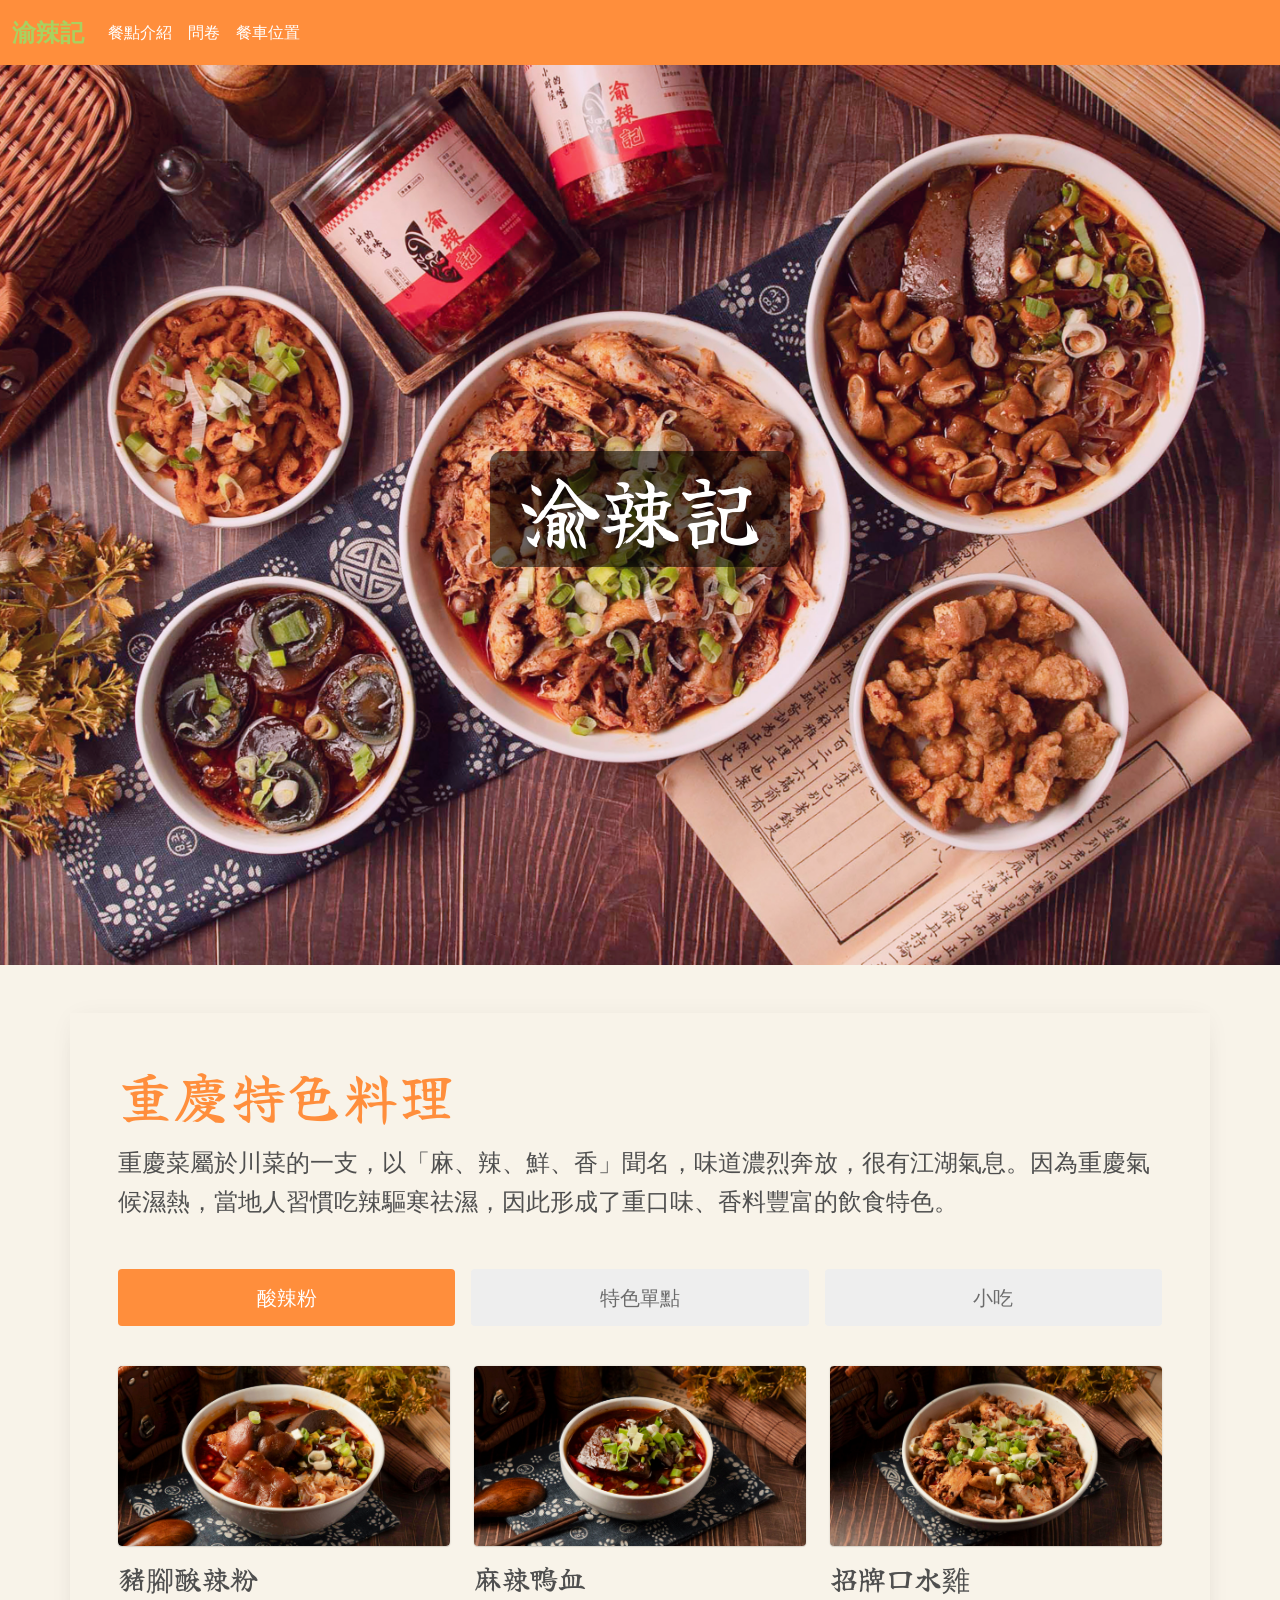
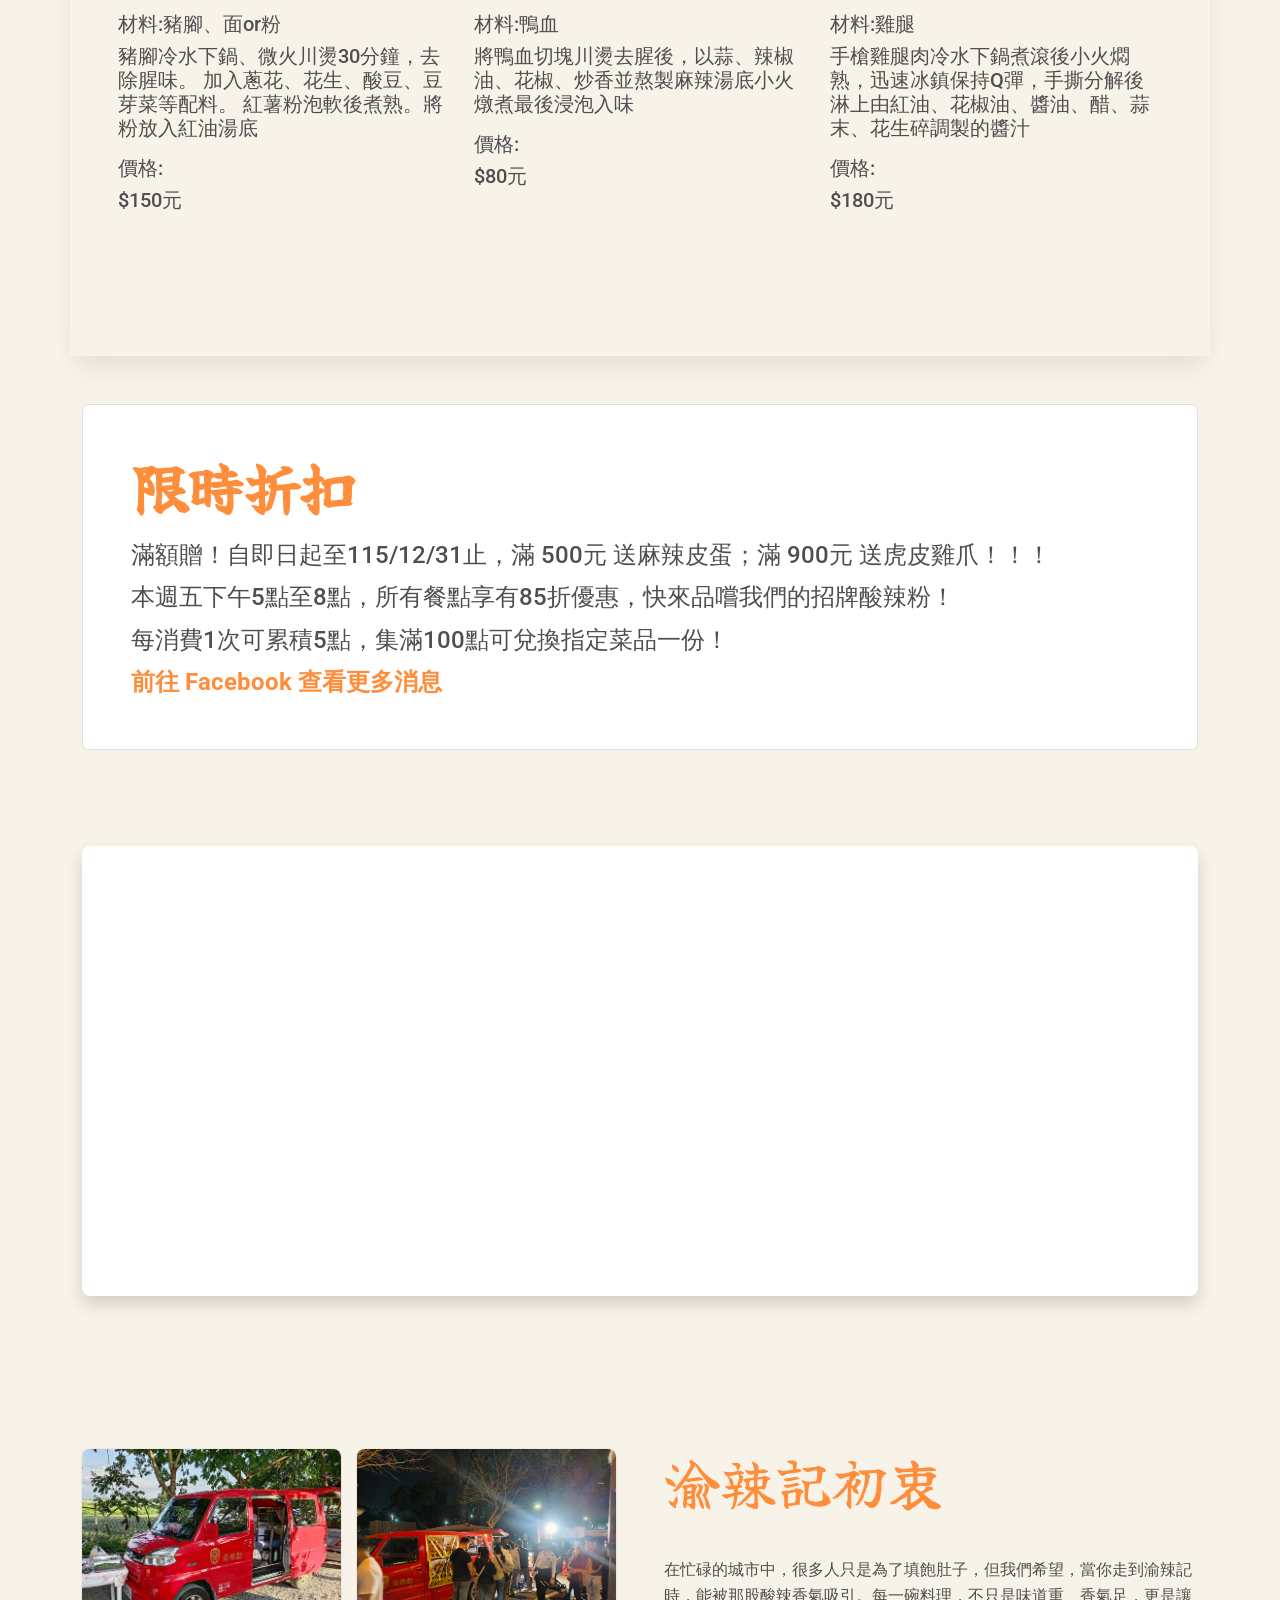
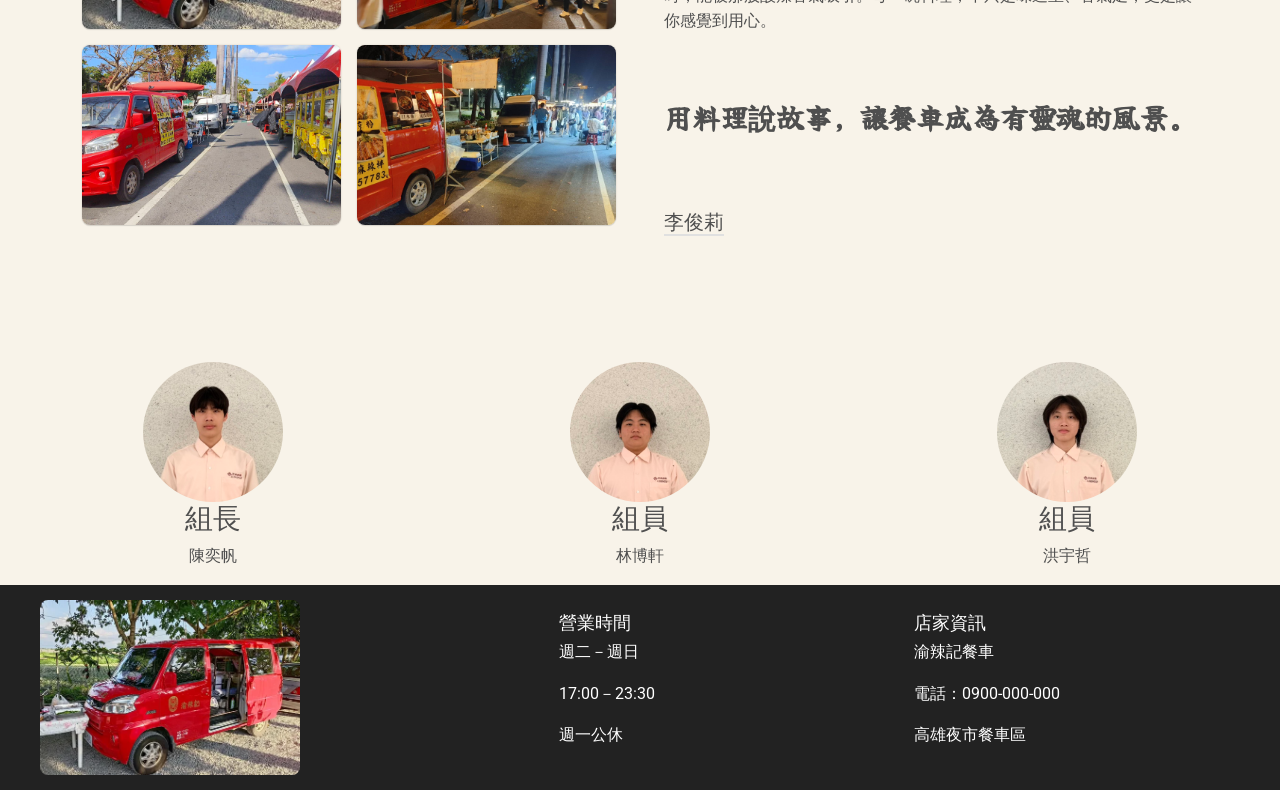
==== commit d528e4d6: "導覽列 標題字" ====
--- a/index.html
+++ b/index.html
@@ -66,81 +66,33 @@
 
     <!-- Navbar -->
 
-    <!-- Navbar -->
-<nav class="navbar navbar-expand-lg bg-body-tertiary">
-  <!-- Container wrapper -->
-  <div class="container-fluid">
-    <!-- Toggle button -->
-    <button
-      data-mdb-collapse-init
-      class="navbar-toggler"
-      type="button"
-      data-mdb-target="#navbarSupportedContent"
-      aria-controls="navbarSupportedContent"
-      aria-expanded="false"
-      aria-label="Toggle navigation"
-    >
-      <i class="fas fa-bars"></i>
-    </button>
-
-    <!-- Collapsible wrapper -->
-    <div class="collapse navbar-collapse" id="navbarSupportedContent">
-
-      <!-- Navbar brand -->
-      <a class="navbar-brand font-weight-bold mt-2 mt-lg-0" href="#" style="color: #AAD15F;">渝辣記</a>
-
-      <!-- Left links -->
-      <ul class="navbar-nav me-auto mb-2 mb-lg-0">
-        <li class="nav-item">
-          <a class="nav-link" href="#">Dashboard</a>
-        </li>
-        <li class="nav-item">
-          <a class="nav-link" href="#">Team</a>
-        </li>
-        <li class="nav-item">
-          <a class="nav-link" href="#">Projects</a>
-        </li>
-      </ul>
-      <!-- Left links -->
-    </div>
-    <!-- Collapsible wrapper -->
-
-    <!-- Right elements -->
-    <div class="d-flex align-items-center">
-
-    <!-- Avatar -->
-      <div class="dropdown">
-        <a
-          data-mdb-dropdown-init
-          class="dropdown-toggle d-flex align-items-center hidden-arrow"
-          href="#"
-          id="navbarDropdownMenuAvatar"
-          role="button"
-          aria-expanded="false"
-        >
-        
-        </a>
-        <ul
-          class="dropdown-menu dropdown-menu-end"
-          aria-labelledby="navbarDropdownMenuAvatar"
-        >
-          <li>
-            <a class="dropdown-item" href="#">My profile</a>
-          </li>
-          <li>
-            <a class="dropdown-item" href="#">Settings</a>
-          </li>
-          <li>
-            <a class="dropdown-item" href="#">Logout</a>
-          </li>
-        </ul>
-      </div>
-    </div>
-    <!-- Right elements -->
-  </div>
-  <!-- Container wrapper -->
-</nav>
-<!-- Navbar -->
+    <nav class="navbar navbar-expand-lg" style="background-color: #ff8e3c;">
+    <div class="container-fluid">
+        <button data-mdb-collapse-init class="navbar-toggler" type="button" data-mdb-target="#navbarSupportedContent"
+            aria-controls="navbarSupportedContent" aria-expanded="false" aria-label="Toggle navigation">
+            <i class="fas fa-bars"></i>
+        </button>
+
+        <div class="collapse navbar-collapse" id="navbarSupportedContent">
+
+            <a class="navbar-brand mt-2 mt-lg-0" href="#" style="color: #AAD15F; font-weight: 900; font-size: 1.5rem;">渝辣記</a>
+
+            <ul class="navbar-nav me-auto mb-2 mb-lg-0">
+    <li class="nav-item">
+        <a class="nav-link text-white" href="#">餐點介紹</a>
+    </li>
+    <li class="nav-item">
+        <a class="nav-link text-white" href="#">問卷</a>
+    </li>
+    <li class="nav-item">
+        <a class="nav-link text-white" href="#">餐車位置</a>
+    </li>
+</ul>
+            </div>
+        </div>
+    </nav>
+
+
 
     <!-- Navbar -->
 
@@ -182,7 +134,14 @@
         <div class="d-flex justify-content-center align-items-center h-100 mt-4">
             <div class="text-white">
 
-            <h2 class="display-1 font-weight-bold mb-1" style="color:rgb(255, 255, 255);">渝辣記</h2>
+            <!-- <h2 class="display-1 font-weight-bold mb-1" style="color:rgb(255, 255, 255);">渝辣記</h2> -->
+
+            <h2 class="display-1 font-weight-bold mb-1" style="    color: rgb(255, 255, 255);
+                background-color: rgba(0, 0, 0, 0.55); /* 半透明黑色底色 */
+                display: inline-block;                 /* 讓區塊大小剛好符合文字 */
+                padding: 10px 30px;                    /* 為文字四周保留舒適的空間 */
+                border-radius: 12px;                   /* 圓角效果，讓視覺更柔和 */
+                text-shadow: 0 2px 4px rgba(0,0,0,0.3);/* 加上一點微弱的陰影讓字體更立體 */">渝辣記</h2>
 
             <h4 class="font-weight-light mb-4"></h4>
             <p class="lead font-weight-light mb-4 pb-2"></p>
@@ -702,19 +661,19 @@
 
   <div class="member">
     <img src="./img/27new.jpg">
-    <h3 class="text-primary">組長</h3>
+    <h3 >組長</h3>
     <p>陳奕帆</p>
   </div>
 
   <div class="member">
     <img src="./img/21new.jpg">
-    <h3 class="text-primary">組員</h3>
+    <h3 >組員</h3>
     <p>林博軒</p>
   </div>
 
   <div class="member">
     <img src="./img/24new.jpg">
-    <h3 class="text-primary">組員</h3>
+    <h3 >組員</h3>
     <p>洪宇哲</p>
   </div>
 
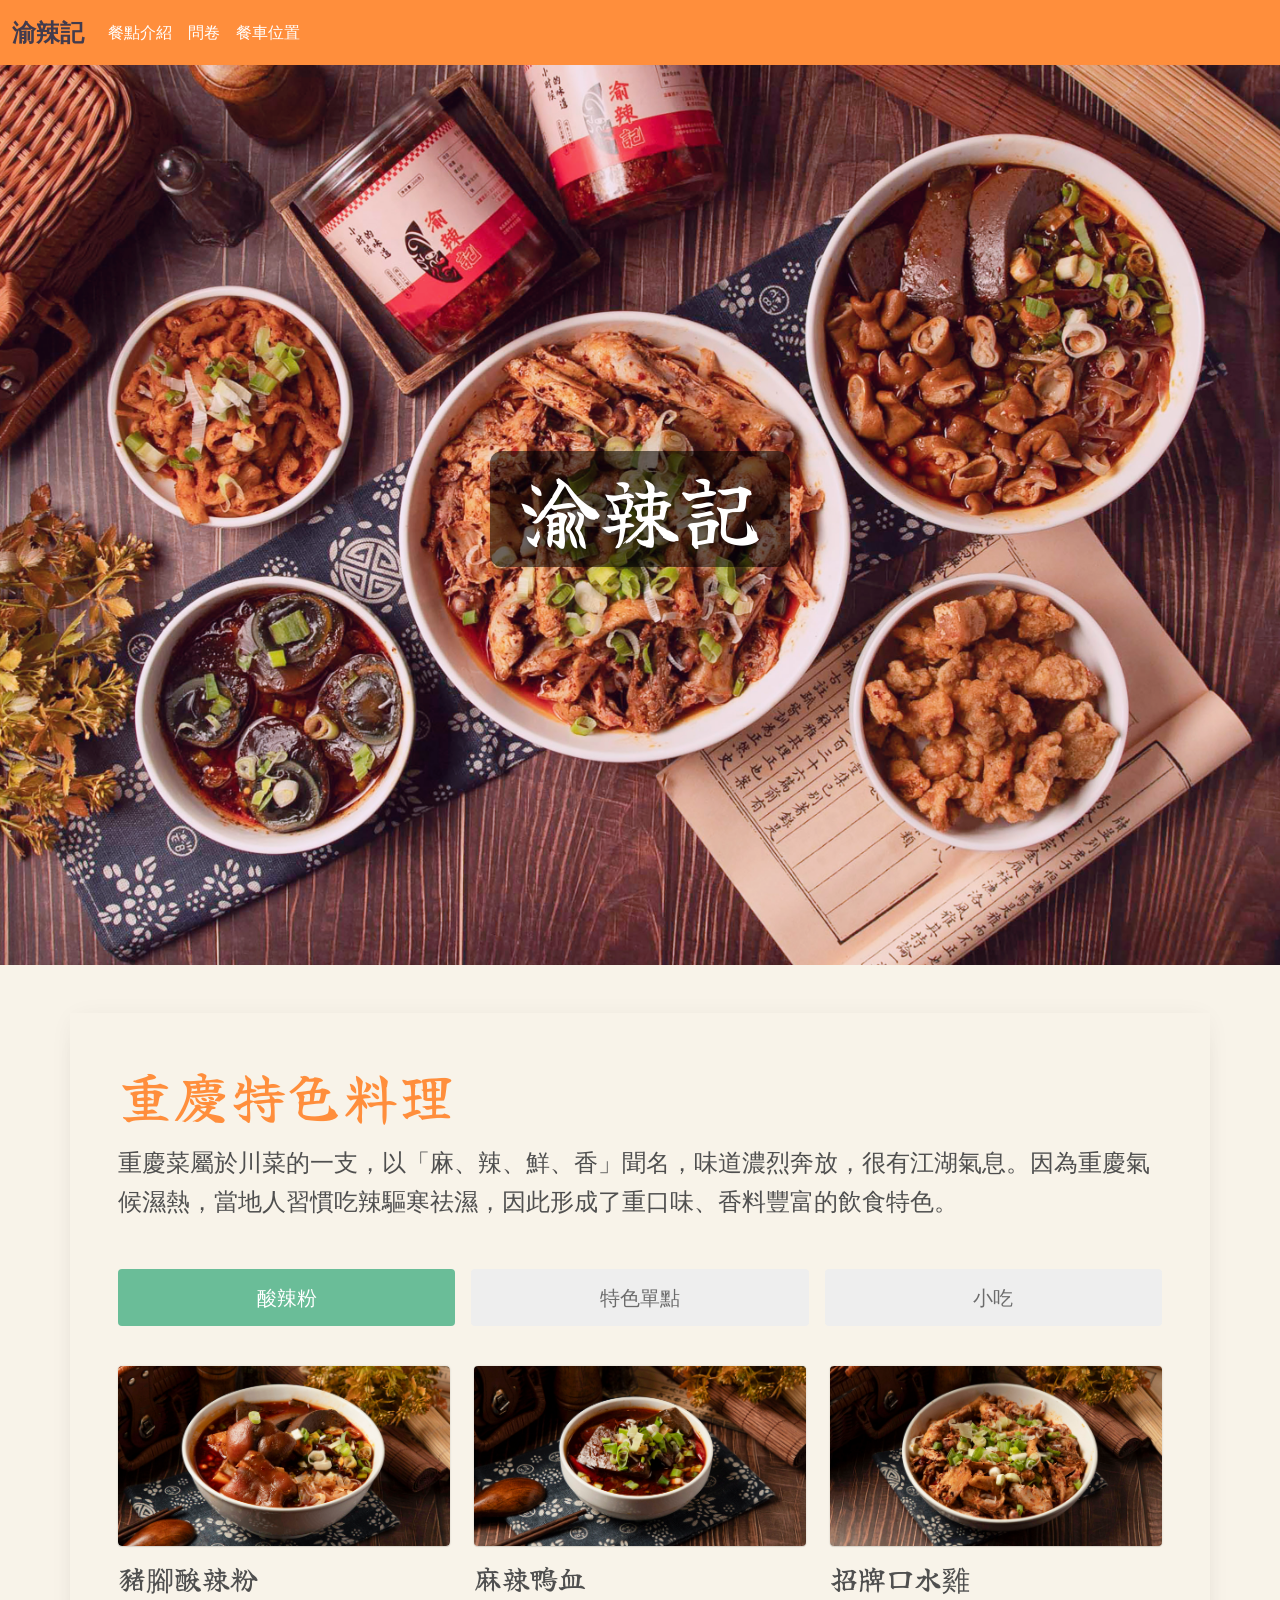
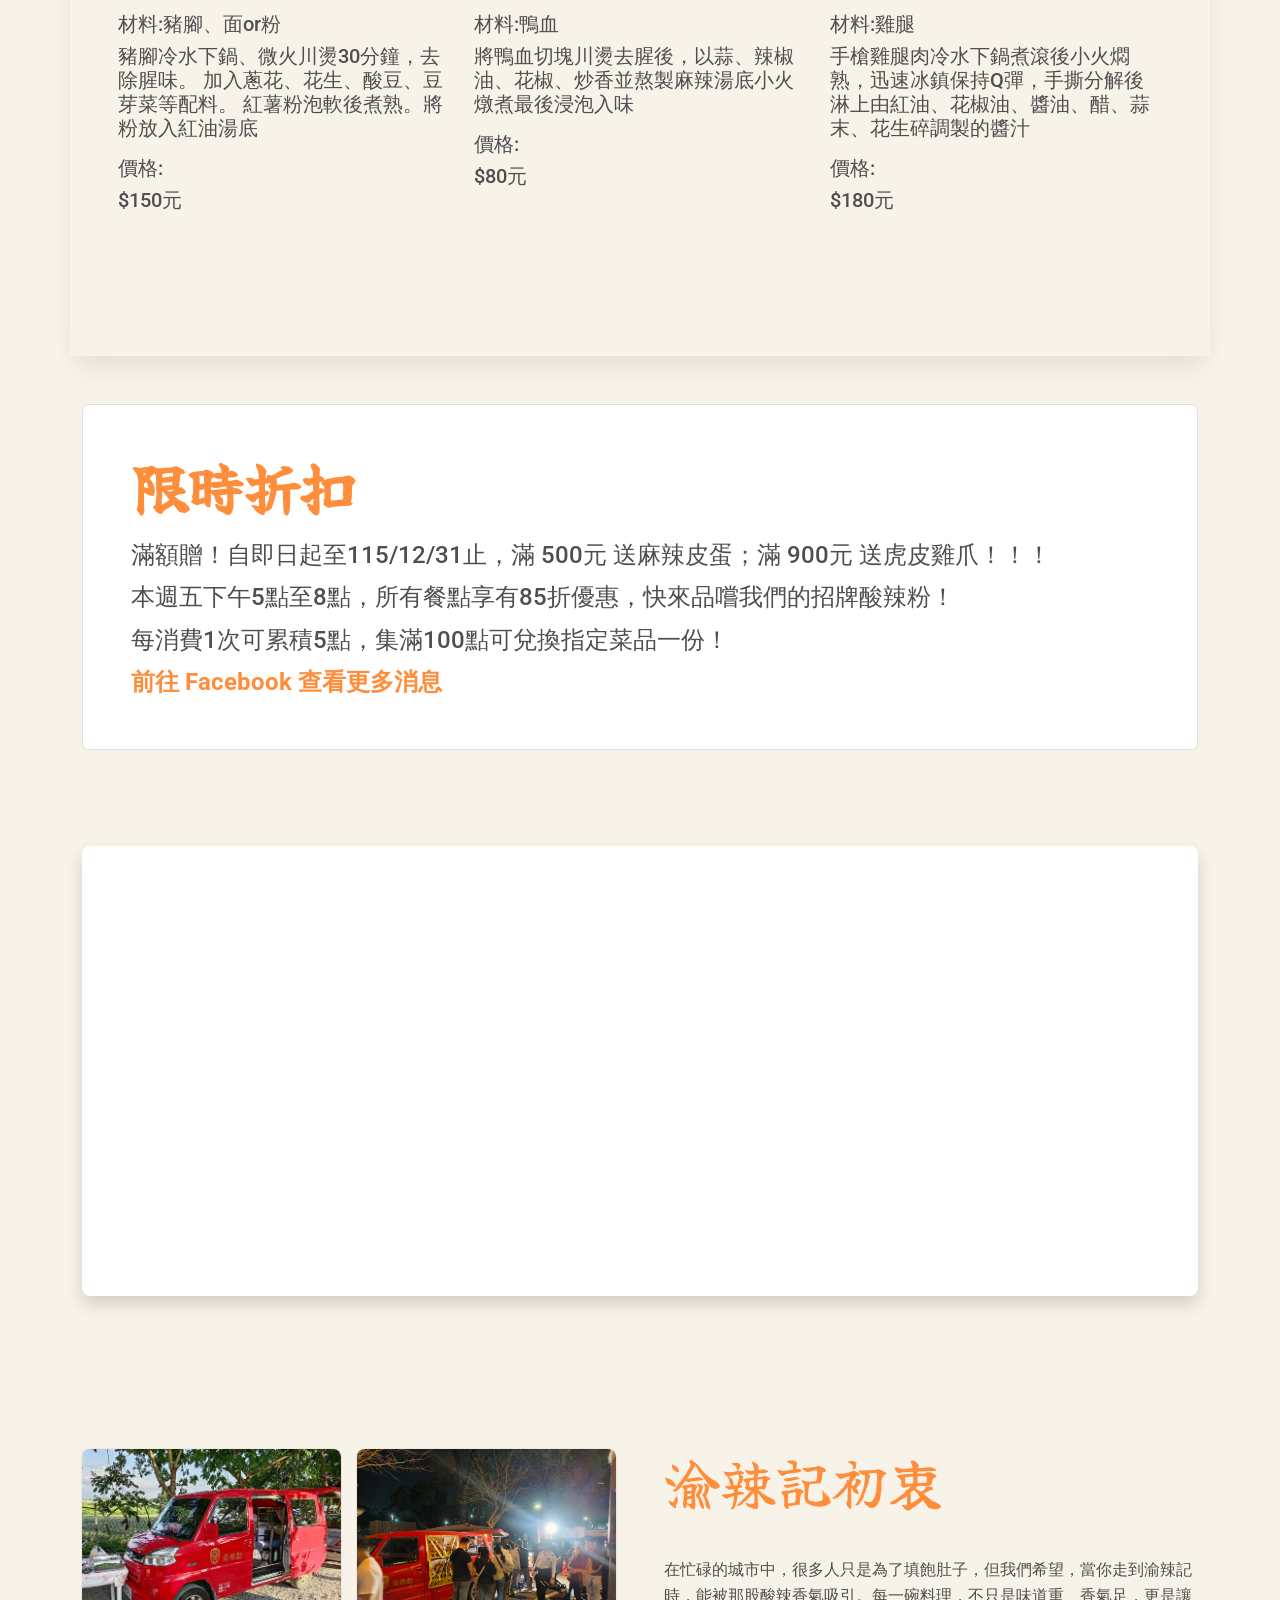
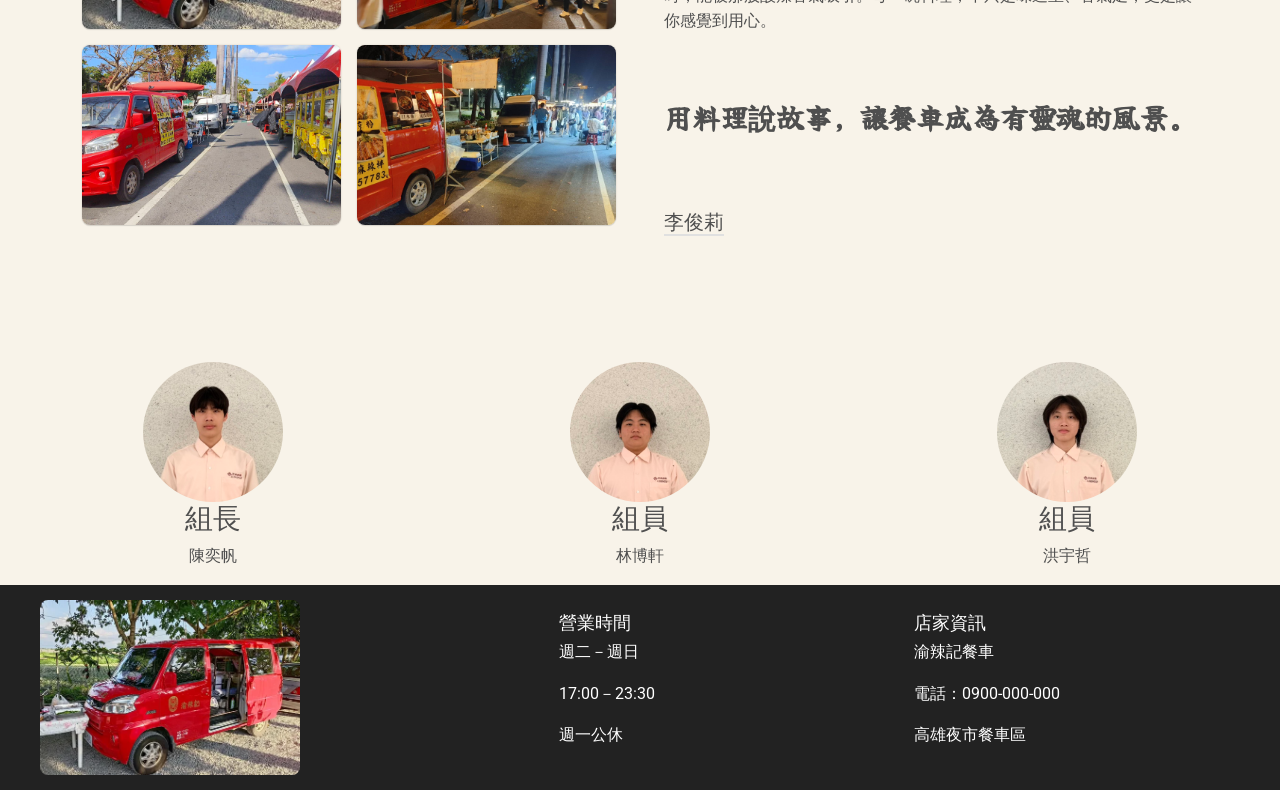
==== commit bae4d8b9: "對比色ok" ====
--- a/index.html
+++ b/index.html
@@ -75,7 +75,7 @@
 
         <div class="collapse navbar-collapse" id="navbarSupportedContent">
 
-            <a class="navbar-brand mt-2 mt-lg-0" href="#" style="color: #AAD15F; font-weight: 900; font-size: 1.5rem;">渝辣記</a>
+            <a class="navbar-brand mt-2 mt-lg-0" href="#" style="color: #423B4D; font-weight: 900; font-size: 1.5rem;">渝辣記</a>
 
             <ul class="navbar-nav me-auto mb-2 mb-lg-0">
     <li class="nav-item">
--- a/css/style.css
+++ b/css/style.css
@@ -150,3 +150,22 @@
 }
 
 
+
+
+
+
+
+/* 當前選中的標籤背景色與邊框色 */
+#issuesTabs .nav-link.active {
+    background-color: #6ABD98 !important;
+    border-color: #6ABD98 !important;
+    color: #fff; /* 文字顏色，確保在綠色背景下看得很清楚 */
+}
+
+
+
+
+
+
+
+
